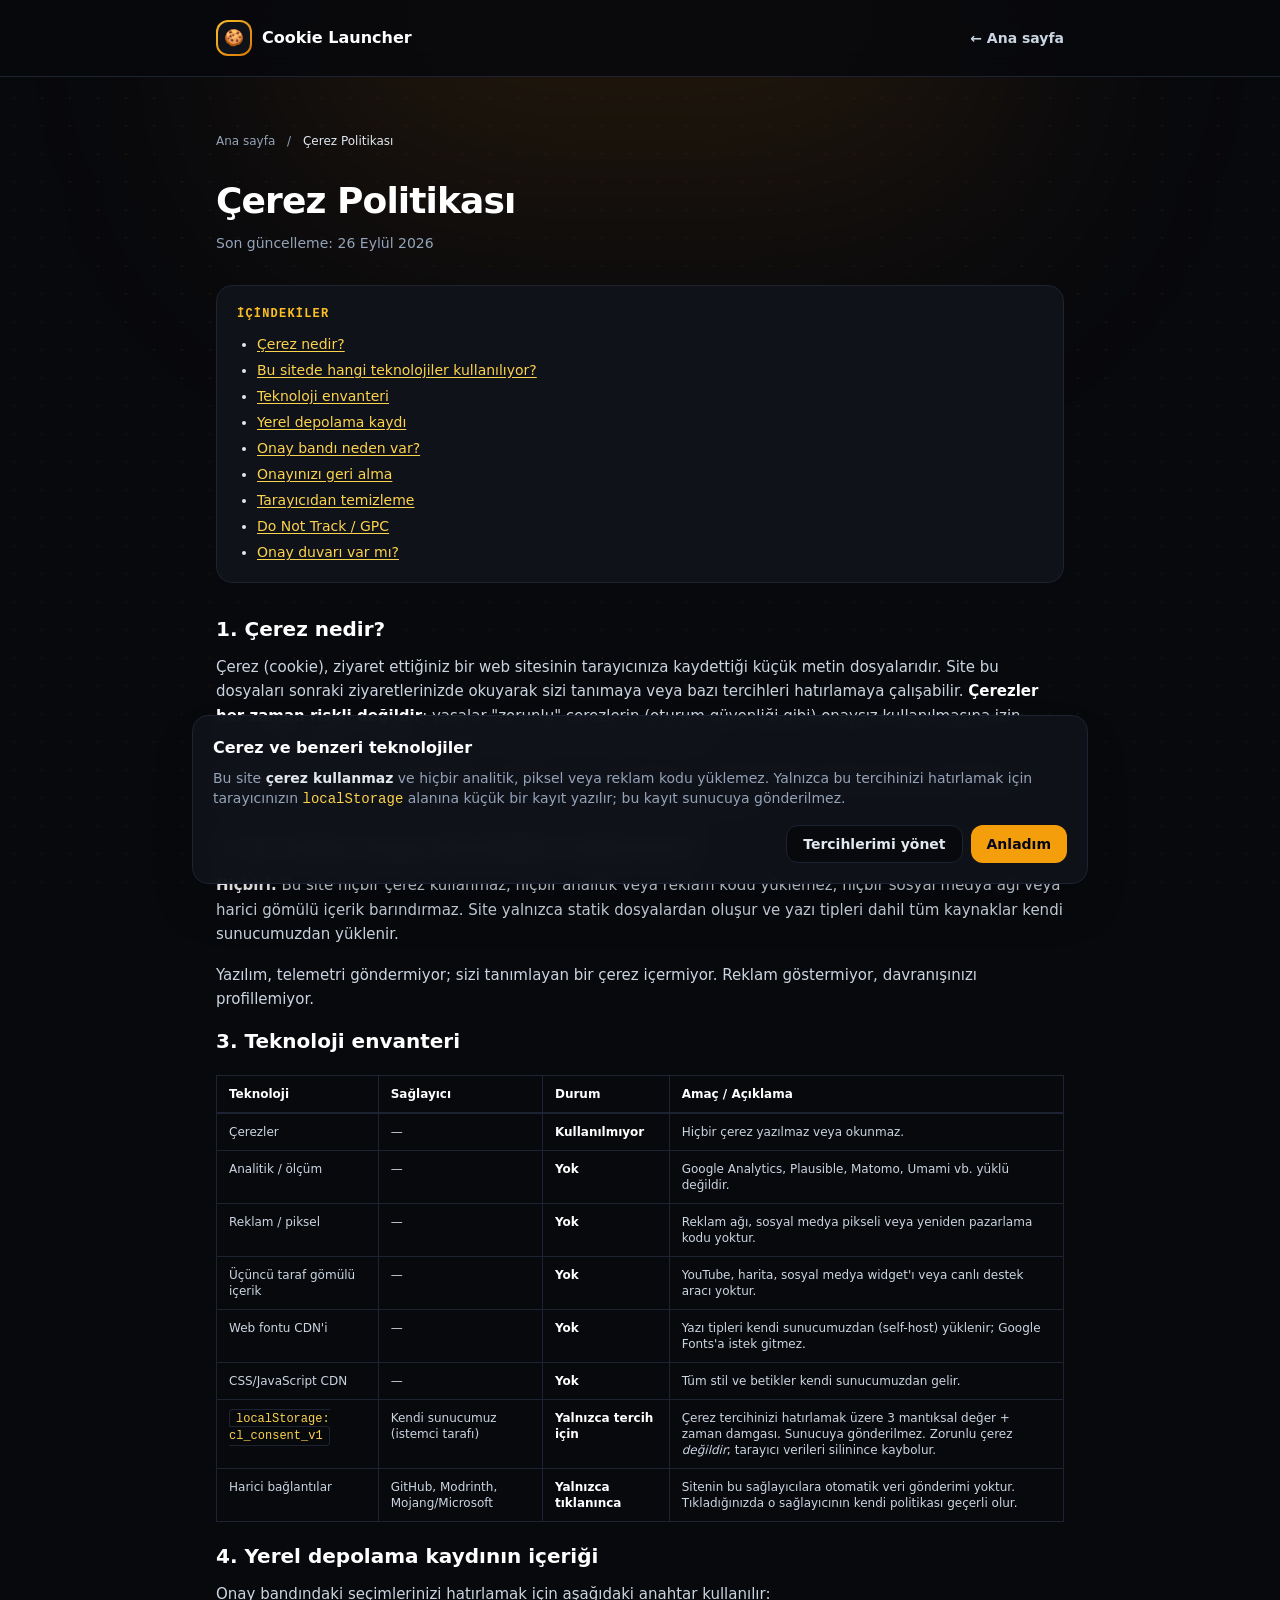
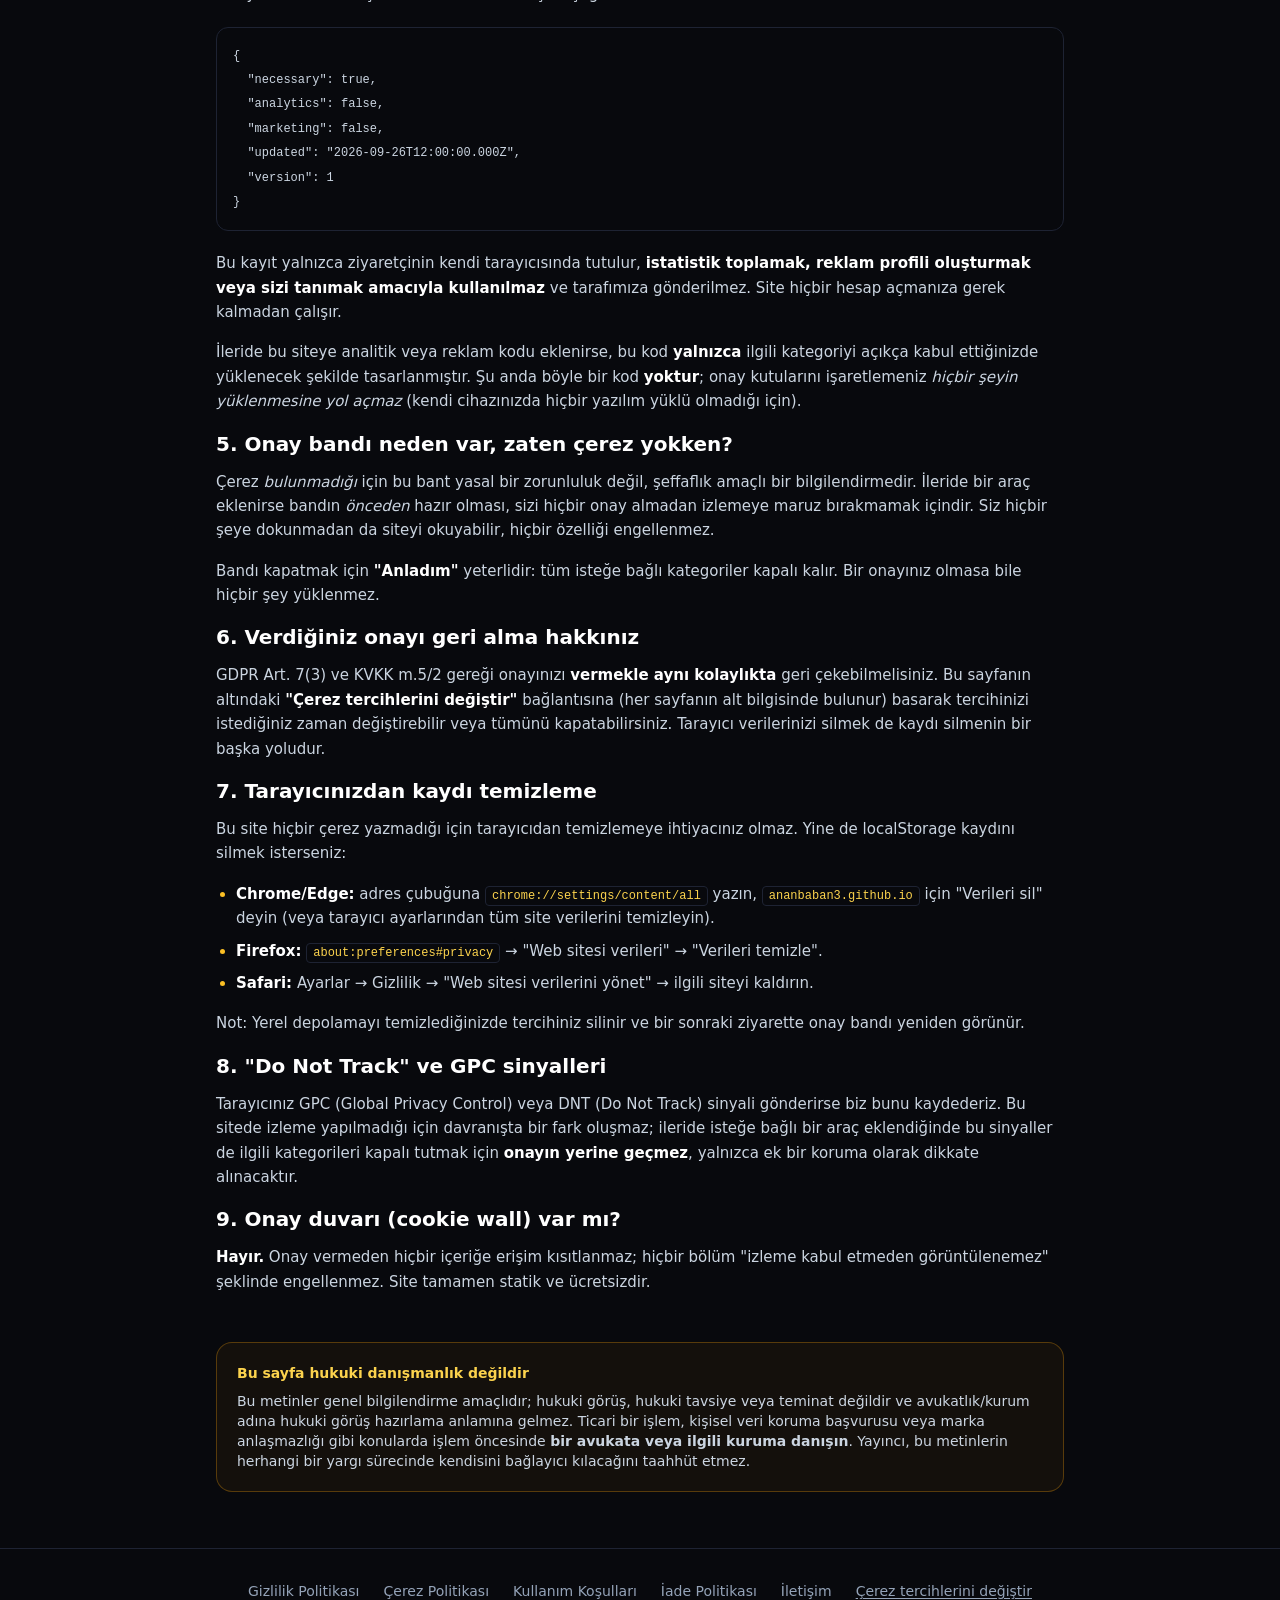
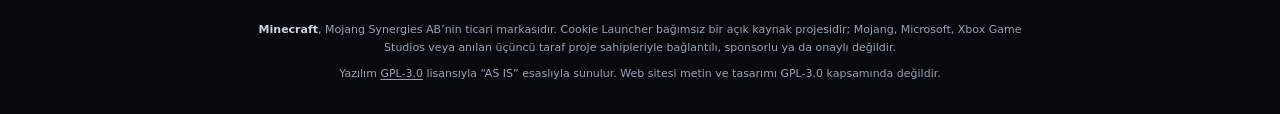
==== cerez-politikasi.html @ 0609bbb4 "Site guncellemesi (kaynak commit: cacfa08)" ====
<!DOCTYPE html>
<html lang="tr" class="scroll-smooth">
<head>
  <meta charset="UTF-8">
  <meta name="viewport" content="width=device-width, initial-scale=1.0">
  <title>Çerez Politikası | Cookie Launcher</title>
  <meta name="description" content="Cookie Launcher web sitesinin çerez ve yerel depolama kullanımına ilişkin politikası.">
  <link rel="stylesheet" href="assets/fonts/fonts.css">
  <link rel="stylesheet" href="assets/site.css">
  <link rel="icon" href="assets/favicon.svg" type="image/svg+xml">
  <link rel="canonical" href="https://cookie-launcher.github.io/cerez-politikasi.html">
  <meta name="referrer" content="strict-origin-when-cross-origin">
  <meta name="color-scheme" content="dark">
  <meta name="theme-color" content="#08090d">
  <meta name="robots" content="index,follow">
</head>
<body class="antialiased min-h-screen relative selection:bg-cookie-500/30 selection:text-cookie-300">
  <a href="#main" class="skip-link">İçeriğe geç</a>
  <noscript>
    <div class="relative z-10 max-w-3xl mx-auto mt-4 px-4">
      <p class="rounded-xl border border-surface-border bg-surface-card px-4 py-3 text-sm text-slate-300">
        <strong class="text-white">JavaScript kapalı.</strong> Bu sayfa tamamen okunabilir; yalnızca
        <a class="text-cookie-400 underline" href="cerez-politikasi.html">Çerez Politikası</a> sayfasındaki
        tercih penceresini açamazsınız.
      </p>
    </div>
  </noscript>

  <div class="fixed inset-0 pointer-events-none z-0 overflow-hidden" aria-hidden="true">
    <div class="absolute -top-32 left-1/2 -translate-x-1/2 w-[750px] h-[450px] bg-gradient-to-b from-cookie-500/20 via-amber-600/10 to-transparent blur-[130px] rounded-full"></div>
    <div class="absolute inset-0 grid-bg opacity-70"></div>
  </div>

  <header class="relative z-10 border-b border-surface-border bg-surface-base/85 backdrop-blur-md">
    <div class="max-w-4xl mx-auto px-4 sm:px-6 py-5 flex items-center justify-between gap-4">
      <a href="index.html" class="inline-flex items-center gap-2.5 group">
        <span class="w-9 h-9 rounded-xl bg-gradient-to-br from-cookie-400 to-cookie-600 p-[2px]" aria-hidden="true">
          <span class="w-full h-full bg-surface-card rounded-[10px] flex items-center justify-center text-base">🍪</span>
        </span>
        <span class="font-extrabold text-white group-hover:text-cookie-400 transition-colors">Cookie Launcher</span>
      </a>
      <a href="index.html" class="text-sm font-semibold text-slate-300 hover:text-cookie-400 transition-colors">← Ana sayfa</a>
    </div>
  </header>

  <main id="main" tabindex="-1" class="relative z-10 max-w-4xl mx-auto px-4 sm:px-6 py-10 sm:py-14">
    <nav aria-label="Sayfa içi" class="text-xs text-slate-400 mb-8">
      <a href="index.html" class="hover:text-cookie-400">Ana sayfa</a>
      <span class="mx-2 text-slate-400" aria-hidden="true">/</span>
      <span class="text-slate-200">Çerez Politikası</span>
    </nav>

    <h1 class="text-3xl sm:text-4xl font-extrabold text-white tracking-tight">Çerez Politikası</h1>
    <p class="mt-3 text-sm text-slate-400">
      Son güncelleme: <time datetime="2026-09-26">26 Eylül 2026</time>
    </p>

    <nav aria-label="Bu sayfadaki bölümler" class="rounded-2xl border border-surface-border bg-surface-card p-5 my-8">
      <h2 class="text-xs font-mono font-bold tracking-widest uppercase text-cookie-400">İçindekiler</h2>
      <ul class="mt-3 space-y-1.5 text-sm list-disc pl-5">
      <li><a href="#nedir" class="text-cookie-300 hover:text-cookie-200 underline underline-offset-2">Çerez nedir?</a></li>
      <li><a href="#neler" class="text-cookie-300 hover:text-cookie-200 underline underline-offset-2">Bu sitede hangi teknolojiler kullanılıyor?</a></li>
      <li><a href="#tablo" class="text-cookie-300 hover:text-cookie-200 underline underline-offset-2">Teknoloji envanteri</a></li>
      <li><a href="#localstorage" class="text-cookie-300 hover:text-cookie-200 underline underline-offset-2">Yerel depolama kaydı</a></li>
      <li><a href="#banner" class="text-cookie-300 hover:text-cookie-200 underline underline-offset-2">Onay bandı neden var?</a></li>
      <li><a href="#geri" class="text-cookie-300 hover:text-cookie-200 underline underline-offset-2">Onayınızı geri alma</a></li>
      <li><a href="#tarayici" class="text-cookie-300 hover:text-cookie-200 underline underline-offset-2">Tarayıcıdan temizleme</a></li>
      <li><a href="#donottrack" class="text-cookie-300 hover:text-cookie-200 underline underline-offset-2">Do Not Track / GPC</a></li>
      <li><a href="#duvar" class="text-cookie-300 hover:text-cookie-200 underline underline-offset-2">Onay duvarı var mı?</a></li>
      </ul>
    </nav>

    <section aria-labelledby="nedir">
      <h2 id="nedir" class="text-xl font-bold text-white">1. Çerez nedir?</h2>
      <div class="legal mt-3">
        <p>Çerez (cookie), ziyaret ettiğiniz bir web sitesinin tarayıcınıza kaydettiği küçük metin
        dosyalarıdır. Site bu dosyaları sonraki ziyaretlerinizde okuyarak sizi tanımaya veya bazı
        tercihleri hatırlamaya çalışabilir. <strong>Çerezler her zaman riskli değildir</strong>;
        yasalar "zorunlu" çerezlerin (oturum güvenliği gibi) onaysız kullanılmasına izin verir,
        buna karşılık analitik ve reklam çerezleri için açık rıza şarttır.</p>
        <p><strong>Çerez dışı benzer teknolojiler:</strong> <code>localStorage</code>,
        <code>sessionStorage</code>, IndexedDB ve benzeri tarayıcı depolama alanları da benzer amaçla
        kullanılabilir. Bunlar da bu politikada açıklanır.</p>
      </div>
    </section>

    <section aria-labelledby="neler">
      <h2 id="neler" class="text-xl font-bold text-white">2. Bu sitede hangi teknolojiler kullanılıyor?</h2>
      <div class="legal mt-3">
        <p><strong>Hiçbiri.</strong> Bu site hiçbir çerez kullanmaz, hiçbir analitik veya reklam kodu
        yüklemez, hiçbir sosyal medya ağı veya harici gömülü içerik barındırmaz. Site yalnızca statik
        dosyalardan oluşur ve yazı tipleri dahil tüm kaynaklar kendi sunucumuzdan yüklenir.</p>
        <p>Yazılım, telemetri göndermiyor; sizi tanımlayan bir çerez içermiyor. Reklam göstermiyor,
        davranışınızı profillemiyor.</p>
      </div>
    </section>

    <section aria-labelledby="tablo">
      <h2 id="tablo" class="text-xl font-bold text-white">3. Teknoloji envanteri</h2>
      <div class="legal mt-3">
        <table>
          <caption class="sr-only">Bu sitede kullanılan ve kullanılmayan teknolojiler</caption>
          <thead>
            <tr><th scope="col">Teknoloji</th><th scope="col">Sağlayıcı</th><th scope="col">Durum</th><th scope="col">Amaç / Açıklama</th></tr>
          </thead>
          <tbody>
            <tr><td>Çerezler</td><td>—</td><td><strong>Kullanılmıyor</strong></td><td>Hiçbir çerez yazılmaz veya okunmaz.</td></tr>
            <tr><td>Analitik / ölçüm</td><td>—</td><td><strong>Yok</strong></td><td>Google Analytics, Plausible, Matomo, Umami vb. yüklü değildir.</td></tr>
            <tr><td>Reklam / piksel</td><td>—</td><td><strong>Yok</strong></td><td>Reklam ağı, sosyal medya pikseli veya yeniden pazarlama kodu yoktur.</td></tr>
            <tr><td>Üçüncü taraf gömülü içerik</td><td>—</td><td><strong>Yok</strong></td><td>YouTube, harita, sosyal medya widget'ı veya canlı destek aracı yoktur.</td></tr>
            <tr><td>Web fontu CDN'i</td><td>—</td><td><strong>Yok</strong></td><td>Yazı tipleri kendi sunucumuzdan (self-host) yüklenir; Google Fonts'a istek gitmez.</td></tr>
            <tr><td>CSS/JavaScript CDN</td><td>—</td><td><strong>Yok</strong></td><td>Tüm stil ve betikler kendi sunucumuzdan gelir.</td></tr>
            <tr><td><code>localStorage: cl_consent_v1</code></td><td>Kendi sunucumuz (istemci tarafı)</td><td><strong>Yalnızca tercih için</strong></td><td>Çerez tercihinizi hatırlamak üzere 3 mantıksal değer + zaman damgası. Sunucuya gönderilmez. Zorunlu çerez <em>değildir</em>; tarayıcı verileri silinince kaybolur.</td></tr>
            <tr><td>Harici bağlantılar</td><td>GitHub, Modrinth, Mojang/Microsoft</td><td><strong>Yalnızca tıklanınca</strong></td><td>Sitenin bu sağlayıcılara otomatik veri gönderimi yoktur. Tıkladığınızda o sağlayıcının kendi politikası geçerli olur.</td></tr>
          </tbody>
        </table>
      </div>
    </section>

    <section aria-labelledby="localstorage">
      <h2 id="localstorage" class="text-xl font-bold text-white">4. Yerel depolama kaydının içeriği</h2>
      <div class="legal mt-3">
        <p>Onay bandındaki seçimlerinizi hatırlamak için aşağıdaki anahtar kullanılır:</p>
        <pre><code>{
  "necessary": true,
  "analytics": false,
  "marketing": false,
  "updated": "2026-09-26T12:00:00.000Z",
  "version": 1
}</code></pre>
        <p>Bu kayıt yalnızca ziyaretçinin kendi tarayıcısında tutulur, <strong>istatistik toplamak,
        reklam profili oluşturmak veya sizi tanımak amacıyla kullanılmaz</strong> ve tarafımıza
        gönderilmez. Site hiçbir hesap açmanıza gerek kalmadan çalışır.</p>
        <p>İleride bu siteye analitik veya reklam kodu eklenirse, bu kod <strong>yalnızca</strong> ilgili
        kategoriyi açıkça kabul ettiğinizde yüklenecek şekilde tasarlanmıştır. Şu anda böyle bir kod
        <strong>yoktur</strong>; onay kutularını işaretlemeniz <em>hiçbir şeyin yüklenmesine yol açmaz</em>
        (kendi cihazınızda hiçbir yazılım yüklü olmadığı için).</p>
      </div>
    </section>

    <section aria-labelledby="banner">
      <h2 id="banner" class="text-xl font-bold text-white">5. Onay bandı neden var, zaten çerez yokken?</h2>
      <div class="legal mt-3">
        <p>Çerez <em>bulunmadığı</em> için bu bant yasal bir zorunluluk değil, şeffaflık amaçlı bir bilgilendirmedir.
        İleride bir araç eklenirse bandın <em>önceden</em> hazır olması, sizi hiçbir onay almadan
        izlemeye maruz bırakmamak içindir. Siz hiçbir şeye dokunmadan da siteyi okuyabilir, hiçbir
        özelliği engellenmez.</p>
        <p>Bandı kapatmak için <strong>"Anladım"</strong> yeterlidir: tüm isteğe bağlı kategoriler kapalı
        kalır. Bir onayınız olmasa bile hiçbir şey yüklenmez.</p>
      </div>
    </section>

    <section aria-labelledby="geri">
      <h2 id="geri" class="text-xl font-bold text-white">6. Verdiğiniz onayı geri alma hakkınız</h2>
      <div class="legal mt-3">
        <p>GDPR Art. 7(3) ve KVKK m.5/2 gereği onayınızı <strong>vermekle aynı kolaylıkta</strong>
        geri çekebilmelisiniz. Bu sayfanın altındaki <strong>"Çerez tercihlerini değiştir"</strong>
        bağlantısına (her sayfanın alt bilgisinde bulunur) basarak tercihinizi istediğiniz zaman
        değiştirebilir veya tümünü kapatabilirsiniz. Tarayıcı verilerinizi silmek de kaydı silmenin
        bir başka yoludur.</p>
      </div>
    </section>

    <section aria-labelledby="tarayici">
      <h2 id="tarayici" class="text-xl font-bold text-white">7. Tarayıcınızdan kaydı temizleme</h2>
      <div class="legal mt-3">
        <p>Bu site hiçbir çerez yazmadığı için tarayıcıdan temizlemeye ihtiyacınız olmaz. Yine de
        localStorage kaydını silmek isterseniz:</p>
        <ul>
          <li><strong>Chrome/Edge:</strong> adres çubuğuna <code>chrome://settings/content/all</code>
          yazın, <code>ananbaban3.github.io</code> için "Verileri sil" deyin (veya tarayıcı ayarlarından
          tüm site verilerini temizleyin).</li>
          <li><strong>Firefox:</strong> <code>about:preferences#privacy</code> → "Web sitesi verileri" →
          "Verileri temizle".</li>
          <li><strong>Safari:</strong> Ayarlar → Gizlilik → "Web sitesi verilerini yönet" → ilgili siteyi
          kaldırın.</li>
        </ul>
        <p>Not: Yerel depolamayı temizlediğinizde tercihiniz silinir ve bir sonraki ziyarette onay bandı
        yeniden görünür.</p>
      </div>
    </section>

    <section aria-labelledby="donottrack">
      <h2 id="donottrack" class="text-xl font-bold text-white">8. "Do Not Track" ve GPC sinyalleri</h2>
      <div class="legal mt-3">
        <p>Tarayıcınız GPC (Global Privacy Control) veya DNT (Do Not Track) sinyali gönderirse biz
        bunu kaydederiz. Bu sitede izleme yapılmadığı için davranışta bir fark oluşmaz; ileride
        isteğe bağlı bir araç eklendiğinde bu sinyaller de ilgili kategorileri kapalı tutmak için
        <strong>onayın yerine geçmez</strong>, yalnızca ek bir koruma olarak dikkate alınacaktır.</p>
      </div>
    </section>

    <section aria-labelledby="duvar">
      <h2 id="duvar" class="text-xl font-bold text-white">9. Onay duvarı (cookie wall) var mı?</h2>
      <div class="legal mt-3">
        <p><strong>Hayır.</strong> Onay vermeden hiçbir içeriğe erişim kısıtlanmaz; hiçbir bölüm
        "izleme kabul etmeden görüntülenemez" şeklinde engellenmez. Site tamamen statik ve ücretsizdir.</p>
      </div>
    </section>

    <aside class="mt-12 rounded-2xl border border-cookie-500/30 bg-cookie-500/5 p-5">
      <h2 class="text-sm font-bold text-cookie-300">Bu sayfa hukuki danışmanlık değildir</h2>
      <p class="mt-2 text-xs sm:text-sm text-slate-300 leading-relaxed">
        Bu metinler genel bilgilendirme amaçlıdır; hukuki görüş, hukuki tavsiye veya teminat değildir ve
        avukatlık/kurum adına hukuki görüş hazırlama anlamına gelmez. Ticari bir işlem, kişisel veri
        koruma başvurusu veya marka anlaşmazlığı gibi konularda işlem öncesinde
        <strong>bir avukata veya ilgili kuruma danışın</strong>. Yayıncı, bu metinlerin herhangi bir
        yargı sürecinde kendisini bağlayıcı kılacağını taahhüt etmez.
      </p>
    </aside>
  </main>

  <footer class="relative z-10 border-t border-surface-border bg-surface-base text-slate-400 text-xs sm:text-sm">
    <div class="max-w-4xl mx-auto px-4 sm:px-6 py-8">
      <nav aria-label="Yasal bilgiler" class="flex flex-wrap items-center justify-center gap-x-6 gap-y-2">
        <a href="gizlilik.html" class="hover:text-cookie-400 transition-colors">Gizlilik Politikası</a>
        <a href="cerez-politikasi.html" class="hover:text-cookie-400 transition-colors">Çerez Politikası</a>
        <a href="kullanim-kosullari.html" class="hover:text-cookie-400 transition-colors">Kullanım Koşulları</a>
        <a href="iade-politikasi.html" class="hover:text-cookie-400 transition-colors">İade Politikası</a>
        <a href="iletisim.html" class="hover:text-cookie-400 transition-colors">İletişim</a>
        <button type="button" data-consent-manage class="underline underline-offset-2 hover:text-cookie-400 transition-colors">Çerez tercihlerini değiştir</button>
      </nav>
      <p class="mt-5 text-center text-[11px] leading-relaxed max-w-3xl mx-auto">
        <strong class="text-slate-300">Minecraft</strong>, Mojang Synergies AB’nin ticari markasıdır.
        Cookie Launcher bağımsız bir açık kaynak projesidir; Mojang, Microsoft, Xbox Game Studios veya
        anılan üçüncü taraf proje sahipleriyle bağlantılı, sponsorlu ya da onaylı değildir.
      </p>
      <p class="mt-2 text-center text-[11px] leading-relaxed">
        Yazılım <a href="https://github.com/cookie-launcher/cookie-launcher/blob/main/LICENSE" target="_blank" rel="noopener noreferrer" class="underline underline-offset-2 hover:text-cookie-400">GPL-3.0</a>
        lisansıyla “AS IS” esaslıyla sunulur. Web sitesi metin ve tasarımı GPL-3.0 kapsamında değildir.
      </p>
    </div>
  </footer>

  <script src="assets/consent.js" defer></script>
</body>
</html>
---- assets/fonts/fonts.css ----
/* Self-hosted webfonts. Google Fonts'e hicbir istek gonderilmez (KVKK/GDPR uyumu).
   Plus Jakarta Sans ve JetBrains Mono: SIL Open Font License 1.1
   Lisans metinleri: docs/assets/fonts/OFL-*.txt */

@font-face {
  font-family: 'JetBrains Mono';
  font-style: normal;
  font-weight: 400 600;
  font-display: swap;
  src: url('../assets/fonts/JetBrainsMono-latin.woff2') format('woff2');
  unicode-range: U+0000-00FF, U+0131, U+0152-0153, U+02BB-02BC, U+02C6, U+02DA, U+02DC, U+0304, U+0308, U+0329, U+2000-206F, U+20AC, U+2122, U+2191, U+2193, U+2212, U+2215, U+FEFF, U+FFFD;
}
@font-face {
  font-family: 'JetBrains Mono';
  font-style: normal;
  font-weight: 400 600;
  font-display: swap;
  src: url('../assets/fonts/JetBrainsMono-latin-ext.woff2') format('woff2');
  unicode-range: U+0100-02BA, U+02BD-02C5, U+02C7-02CC, U+02CE-02D7, U+02DD-02FF, U+0304, U+0308, U+0329, U+1D00-1DBF, U+1E00-1E9F, U+1EF2-1EFF, U+2020, U+20A0-20AB, U+20AD-20C0, U+2113, U+2C60-2C7F, U+A720-A7FF;
}
@font-face {
  font-family: 'Plus Jakarta Sans';
  font-style: normal;
  font-weight: 300 800;
  font-display: swap;
  src: url('../assets/fonts/PlusJakartaSans-latin.woff2') format('woff2');
  unicode-range: U+0000-00FF, U+0131, U+0152-0153, U+02BB-02BC, U+02C6, U+02DA, U+02DC, U+0304, U+0308, U+0329, U+2000-206F, U+20AC, U+2122, U+2191, U+2193, U+2212, U+2215, U+FEFF, U+FFFD;
}
@font-face {
  font-family: 'Plus Jakarta Sans';
  font-style: normal;
  font-weight: 300 800;
  font-display: swap;
  src: url('../assets/fonts/PlusJakartaSans-latin-ext.woff2') format('woff2');
  unicode-range: U+0100-02BA, U+02BD-02C5, U+02C7-02CC, U+02CE-02D7, U+02DD-02FF, U+0304, U+0308, U+0329, U+1D00-1DBF, U+1E00-1E9F, U+1EF2-1EFF, U+2020, U+20A0-20AB, U+20AD-20C0, U+2113, U+2C60-2C7F, U+A720-A7FF;
}
---- assets/site.css ----
*,:after,:before{--tw-border-spacing-x:0;--tw-border-spacing-y:0;--tw-translate-x:0;--tw-translate-y:0;--tw-rotate:0;--tw-skew-x:0;--tw-skew-y:0;--tw-scale-x:1;--tw-scale-y:1;--tw-pan-x: ;--tw-pan-y: ;--tw-pinch-zoom: ;--tw-scroll-snap-strictness:proximity;--tw-gradient-from-position: ;--tw-gradient-via-position: ;--tw-gradient-to-position: ;--tw-ordinal: ;--tw-slashed-zero: ;--tw-numeric-figure: ;--tw-numeric-spacing: ;--tw-numeric-fraction: ;--tw-ring-inset: ;--tw-ring-offset-width:0px;--tw-ring-offset-color:#fff;--tw-ring-color:rgba(59,130,246,.5);--tw-ring-offset-shadow:0 0 #0000;--tw-ring-shadow:0 0 #0000;--tw-shadow:0 0 #0000;--tw-shadow-colored:0 0 #0000;--tw-blur: ;--tw-brightness: ;--tw-contrast: ;--tw-grayscale: ;--tw-hue-rotate: ;--tw-invert: ;--tw-saturate: ;--tw-sepia: ;--tw-drop-shadow: ;--tw-backdrop-blur: ;--tw-backdrop-brightness: ;--tw-backdrop-contrast: ;--tw-backdrop-grayscale: ;--tw-backdrop-hue-rotate: ;--tw-backdrop-invert: ;--tw-backdrop-opacity: ;--tw-backdrop-saturate: ;--tw-backdrop-sepia: ;--tw-contain-size: ;--tw-contain-layout: ;--tw-contain-paint: ;--tw-contain-style: }::backdrop{--tw-border-spacing-x:0;--tw-border-spacing-y:0;--tw-translate-x:0;--tw-translate-y:0;--tw-rotate:0;--tw-skew-x:0;--tw-skew-y:0;--tw-scale-x:1;--tw-scale-y:1;--tw-pan-x: ;--tw-pan-y: ;--tw-pinch-zoom: ;--tw-scroll-snap-strictness:proximity;--tw-gradient-from-position: ;--tw-gradient-via-position: ;--tw-gradient-to-position: ;--tw-ordinal: ;--tw-slashed-zero: ;--tw-numeric-figure: ;--tw-numeric-spacing: ;--tw-numeric-fraction: ;--tw-ring-inset: ;--tw-ring-offset-width:0px;--tw-ring-offset-color:#fff;--tw-ring-color:rgba(59,130,246,.5);--tw-ring-offset-shadow:0 0 #0000;--tw-ring-shadow:0 0 #0000;--tw-shadow:0 0 #0000;--tw-shadow-colored:0 0 #0000;--tw-blur: ;--tw-brightness: ;--tw-contrast: ;--tw-grayscale: ;--tw-hue-rotate: ;--tw-invert: ;--tw-saturate: ;--tw-sepia: ;--tw-drop-shadow: ;--tw-backdrop-blur: ;--tw-backdrop-brightness: ;--tw-backdrop-contrast: ;--tw-backdrop-grayscale: ;--tw-backdrop-hue-rotate: ;--tw-backdrop-invert: ;--tw-backdrop-opacity: ;--tw-backdrop-saturate: ;--tw-backdrop-sepia: ;--tw-contain-size: ;--tw-contain-layout: ;--tw-contain-paint: ;--tw-contain-style: }/*! tailwindcss v3.4.17 | MIT License | https://tailwindcss.com*/*,:after,:before{box-sizing:border-box;border:0 solid #e5e7eb}:after,:before{--tw-content:""}:host,html{line-height:1.5;-webkit-text-size-adjust:100%;-moz-tab-size:4;-o-tab-size:4;tab-size:4;font-family:Plus Jakarta Sans,system-ui,-apple-system,Segoe UI,Roboto,sans-serif;font-feature-settings:normal;font-variation-settings:normal;-webkit-tap-highlight-color:transparent}body{margin:0;line-height:inherit}hr{height:0;color:inherit;border-top-width:1px}abbr:where([title]){-webkit-text-decoration:underline dotted;text-decoration:underline dotted}h1,h2,h3,h4,h5,h6{font-size:inherit;font-weight:inherit}a{color:inherit;text-decoration:inherit}b,strong{font-weight:bolder}code,kbd,pre,samp{font-family:JetBrains Mono,ui-monospace,SFMono-Regular,Menlo,monospace;font-feature-settings:normal;font-variation-settings:normal;font-size:1em}small{font-size:80%}sub,sup{font-size:75%;line-height:0;position:relative;vertical-align:baseline}sub{bottom:-.25em}sup{top:-.5em}table{text-indent:0;border-color:inherit;border-collapse:collapse}button,input,optgroup,select,textarea{font-family:inherit;font-feature-settings:inherit;font-variation-settings:inherit;font-size:100%;font-weight:inherit;line-height:inherit;letter-spacing:inherit;color:inherit;margin:0;padding:0}button,select{text-transform:none}button,input:where([type=button]),input:where([type=reset]),input:where([type=submit]){-webkit-appearance:button;background-color:transparent;background-image:none}:-moz-focusring{outline:auto}:-moz-ui-invalid{box-shadow:none}progress{vertical-align:baseline}::-webkit-inner-spin-button,::-webkit-outer-spin-button{height:auto}[type=search]{-webkit-appearance:textfield;outline-offset:-2px}::-webkit-search-decoration{-webkit-appearance:none}::-webkit-file-upload-button{-webkit-appearance:button;font:inherit}summary{display:list-item}blockquote,dd,dl,figure,h1,h2,h3,h4,h5,h6,hr,p,pre{margin:0}fieldset{margin:0}fieldset,legend{padding:0}menu,ol,ul{list-style:none;margin:0;padding:0}dialog{padding:0}textarea{resize:vertical}input::-moz-placeholder,textarea::-moz-placeholder{opacity:1;color:#9ca3af}input::placeholder,textarea::placeholder{opacity:1;color:#9ca3af}[role=button],button{cursor:pointer}:disabled{cursor:default}audio,canvas,embed,iframe,img,object,svg,video{display:block;vertical-align:middle}img,video{max-width:100%;height:auto}[hidden]:where(:not([hidden=until-found])){display:none}body{background-color:#08090d;color:#e2e8f0;overflow-x:hidden}.grid-bg{background-image:radial-gradient(rgba(245,158,11,.07) 1px,transparent 0);background-size:28px 28px}.cookie-text-gradient{background:linear-gradient(135deg,#fde68a,#f59e0b 55%,#ea580c);-webkit-background-clip:text;-webkit-text-fill-color:transparent}::-webkit-scrollbar{width:7px}::-webkit-scrollbar-track{background:#08090d}::-webkit-scrollbar-thumb{background:#1e2333;border-radius:4px}::-webkit-scrollbar-thumb:hover{background:#f59e0b}:where(a,button,input,select,textarea,summary,[tabindex]):focus-visible{outline:3px solid #fbbf24;outline-offset:2px;border-radius:4px}:where(a,button,[tabindex]):focus:not(:focus-visible){outline:none}main:focus{outline:none}.skip-link{position:absolute;left:-9999px;top:0;z-index:100;background:#f59e0b;color:#020617;font-weight:700;padding:.75rem 1.25rem;border-radius:0 0 .75rem 0}.skip-link:focus{left:0}.legal{font-size:.875rem;line-height:1.25rem;line-height:1.625;--tw-text-opacity:1;color:rgb(203 213 225/var(--tw-text-opacity,1))}@media (min-width:640px){.legal{font-size:15px}}.legal p{margin-bottom:1rem}.legal h3{margin-top:1.75rem;margin-bottom:.5rem;font-size:1rem;line-height:1.5rem;font-weight:700;--tw-text-opacity:1;color:rgb(255 255 255/var(--tw-text-opacity,1))}.legal ul{margin-bottom:1rem;list-style-type:disc}.legal ul>:not([hidden])~:not([hidden]){--tw-space-y-reverse:0;margin-top:calc(.5rem*(1 - var(--tw-space-y-reverse)));margin-bottom:calc(.5rem*var(--tw-space-y-reverse))}.legal ul{padding-left:1.25rem}.legal ul ::marker{color:#fbbf24}.legal ul::marker{color:#fbbf24}.legal ol{margin-bottom:1rem;list-style-type:decimal}.legal ol>:not([hidden])~:not([hidden]){--tw-space-y-reverse:0;margin-top:calc(.5rem*(1 - var(--tw-space-y-reverse)));margin-bottom:calc(.5rem*var(--tw-space-y-reverse))}.legal ol{padding-left:1.25rem}.legal ol ::marker{color:#fbbf24}.legal ol::marker{color:#fbbf24}.legal strong{--tw-text-opacity:1;color:rgb(255 255 255/var(--tw-text-opacity,1))}.legal a{--tw-text-opacity:1;color:rgb(252 211 77/var(--tw-text-opacity,1));text-decoration-line:underline;text-underline-offset:2px}.legal a:hover{--tw-text-opacity:1;color:rgb(253 230 138/var(--tw-text-opacity,1))}.legal code{border-radius:.25rem;border-width:1px;--tw-border-opacity:1;border-color:rgb(30 35 51/var(--tw-border-opacity,1));--tw-bg-opacity:1;background-color:rgb(8 9 13/var(--tw-bg-opacity,1));padding:.125rem .375rem;font-family:JetBrains Mono,ui-monospace,SFMono-Regular,Menlo,monospace;font-size:12px;--tw-text-opacity:1;color:rgb(252 211 77/var(--tw-text-opacity,1))}.legal pre{margin-top:1.25rem;margin-bottom:1.25rem;overflow-x:auto;border-radius:.75rem;border-width:1px;--tw-border-opacity:1;border-color:rgb(30 35 51/var(--tw-border-opacity,1));--tw-bg-opacity:1;background-color:rgb(8 9 13/var(--tw-bg-opacity,1));padding:1rem}.legal pre code{border-width:0;background-color:transparent;padding:0;font-size:.75rem;line-height:1rem;--tw-text-opacity:1;color:rgb(203 213 225/var(--tw-text-opacity,1))}.legal-note{border-radius:.75rem;border-width:1px;--tw-border-opacity:1;border-color:rgb(30 35 51/var(--tw-border-opacity,1));--tw-bg-opacity:1;background-color:rgb(8 9 13/var(--tw-bg-opacity,1));padding:1rem;font-size:.75rem;line-height:1rem;line-height:1.625;--tw-text-opacity:1;color:rgb(148 163 184/var(--tw-text-opacity,1))}.legal table{margin-top:1.25rem;margin-bottom:1.25rem;width:100%;border-collapse:collapse;font-size:.75rem;line-height:1rem}.legal td,.legal th{border-width:1px;--tw-border-opacity:1;border-color:rgb(30 35 51/var(--tw-border-opacity,1));padding:.625rem .75rem;text-align:left;vertical-align:top}.legal th{--tw-bg-opacity:1;background-color:rgb(8 9 13/var(--tw-bg-opacity,1));font-weight:700;--tw-text-opacity:1;color:rgb(255 255 255/var(--tw-text-opacity,1))}.sr-only{position:absolute;width:1px;height:1px;padding:0;margin:-1px;overflow:hidden;clip:rect(0,0,0,0);white-space:nowrap;border-width:0}.pointer-events-none{pointer-events:none}.pointer-events-auto{pointer-events:auto}.fixed{position:fixed}.absolute{position:absolute}.relative{position:relative}.sticky{position:sticky}.inset-0{inset:0}.inset-x-0{left:0;right:0}.-left-40{left:-10rem}.-right-40{right:-10rem}.-top-32{top:-8rem}.bottom-0{bottom:0}.bottom-5{bottom:1.25rem}.left-1\/2{left:50%}.right-5{right:1.25rem}.top-0{top:0}.top-\[45\%\]{top:45%}.top-\[70\%\]{top:70%}.z-0{z-index:0}.z-10{z-index:10}.z-50{z-index:50}.z-\[60\]{z-index:60}.z-\[70\]{z-index:70}.mx-2{margin-left:.5rem;margin-right:.5rem}.mx-auto{margin-left:auto;margin-right:auto}.my-6{margin-top:1.5rem;margin-bottom:1.5rem}.my-8{margin-top:2rem;margin-bottom:2rem}.mb-1{margin-bottom:.25rem}.mb-10{margin-bottom:2.5rem}.mb-12{margin-bottom:3rem}.mb-14{margin-bottom:3.5rem}.mb-2{margin-bottom:.5rem}.mb-4{margin-bottom:1rem}.mb-6{margin-bottom:1.5rem}.mb-8{margin-bottom:2rem}.ml-2{margin-left:.5rem}.ml-3{margin-left:.75rem}.mt-0\.5{margin-top:.125rem}.mt-1{margin-top:.25rem}.mt-12{margin-top:3rem}.mt-2{margin-top:.5rem}.mt-3{margin-top:.75rem}.mt-4{margin-top:1rem}.mt-5{margin-top:1.25rem}.mt-6{margin-top:1.5rem}.mt-8{margin-top:2rem}.mt-9{margin-top:2.25rem}.flex{display:flex}.inline-flex{display:inline-flex}.table{display:table}.grid{display:grid}.hidden{display:none}.h-1\.5{height:.375rem}.h-10{height:2.5rem}.h-11{height:2.75rem}.h-12{height:3rem}.h-2{height:.5rem}.h-2\.5{height:.625rem}.h-20{height:5rem}.h-4{height:1rem}.h-5{height:1.25rem}.h-9{height:2.25rem}.h-96{height:24rem}.h-\[450px\]{height:450px}.h-full{height:100%}.max-h-\[85vh\]{max-height:85vh}.min-h-\[460px\]{min-height:460px}.min-h-screen{min-height:100vh}.w-1\.5{width:.375rem}.w-10{width:2.5rem}.w-11{width:2.75rem}.w-12{width:3rem}.w-2{width:.5rem}.w-2\.5{width:.625rem}.w-4{width:1rem}.w-5{width:1.25rem}.w-9{width:2.25rem}.w-96{width:24rem}.w-\[750px\]{width:750px}.w-full{width:100%}.max-w-3xl{max-width:48rem}.max-w-4xl{max-width:56rem}.max-w-5xl{max-width:64rem}.max-w-6xl{max-width:72rem}.max-w-7xl{max-width:80rem}.max-w-xl{max-width:36rem}.flex-shrink-0{flex-shrink:0}.-translate-x-1\/2{--tw-translate-x:-50%}.-translate-x-1\/2,.translate-y-1{transform:translate(var(--tw-translate-x),var(--tw-translate-y)) rotate(var(--tw-rotate)) skewX(var(--tw-skew-x)) skewY(var(--tw-skew-y)) scaleX(var(--tw-scale-x)) scaleY(var(--tw-scale-y))}.translate-y-1{--tw-translate-y:0.25rem}.translate-y-2{--tw-translate-y:0.5rem}.transform,.translate-y-2{transform:translate(var(--tw-translate-x),var(--tw-translate-y)) rotate(var(--tw-rotate)) skewX(var(--tw-skew-x)) skewY(var(--tw-skew-y)) scaleX(var(--tw-scale-x)) scaleY(var(--tw-scale-y))}@keyframes glow{0%{opacity:.35;transform:scale(.98)}to{opacity:.65;transform:scale(1.02)}}.animate-glow{animation:glow 5s ease-in-out infinite alternate}@keyframes pulse{50%{opacity:.5}}.animate-pulse{animation:pulse 2s cubic-bezier(.4,0,.6,1) infinite}.cursor-default{cursor:default}.cursor-pointer{cursor:pointer}.select-none{-webkit-user-select:none;-moz-user-select:none;user-select:none}.list-disc{list-style-type:disc}.grid-cols-1{grid-template-columns:repeat(1,minmax(0,1fr))}.grid-cols-2{grid-template-columns:repeat(2,minmax(0,1fr))}.flex-col{flex-direction:column}.flex-wrap{flex-wrap:wrap}.items-start{align-items:flex-start}.items-center{align-items:center}.justify-center{justify-content:center}.justify-between{justify-content:space-between}.gap-1{gap:.25rem}.gap-1\.5{gap:.375rem}.gap-2{gap:.5rem}.gap-2\.5{gap:.625rem}.gap-3{gap:.75rem}.gap-4{gap:1rem}.gap-6{gap:1.5rem}.gap-8{gap:2rem}.gap-x-6{-moz-column-gap:1.5rem;column-gap:1.5rem}.gap-y-2{row-gap:.5rem}.space-y-1>:not([hidden])~:not([hidden]){--tw-space-y-reverse:0;margin-top:calc(.25rem*(1 - var(--tw-space-y-reverse)));margin-bottom:calc(.25rem*var(--tw-space-y-reverse))}.space-y-1\.5>:not([hidden])~:not([hidden]){--tw-space-y-reverse:0;margin-top:calc(.375rem*(1 - var(--tw-space-y-reverse)));margin-bottom:calc(.375rem*var(--tw-space-y-reverse))}.space-y-2>:not([hidden])~:not([hidden]){--tw-space-y-reverse:0;margin-top:calc(.5rem*(1 - var(--tw-space-y-reverse)));margin-bottom:calc(.5rem*var(--tw-space-y-reverse))}.space-y-3>:not([hidden])~:not([hidden]){--tw-space-y-reverse:0;margin-top:calc(.75rem*(1 - var(--tw-space-y-reverse)));margin-bottom:calc(.75rem*var(--tw-space-y-reverse))}.overflow-hidden{overflow:hidden}.overflow-y-auto{overflow-y:auto}.scroll-smooth{scroll-behavior:smooth}.truncate{overflow:hidden;text-overflow:ellipsis;white-space:nowrap}.rounded{border-radius:.25rem}.rounded-2xl{border-radius:1rem}.rounded-\[10px\]{border-radius:10px}.rounded-\[14px\]{border-radius:14px}.rounded-full{border-radius:9999px}.rounded-lg{border-radius:.5rem}.rounded-md{border-radius:.375rem}.rounded-xl{border-radius:.75rem}.border{border-width:1px}.border-b{border-bottom-width:1px}.border-r{border-right-width:1px}.border-t{border-top-width:1px}.border-amber-500\/30{border-color:rgba(245,158,11,.3)}.border-amber-500\/40{border-color:rgba(245,158,11,.4)}.border-blue-500\/30{border-color:rgba(59,130,246,.3)}.border-cookie-500\/30{border-color:rgba(245,158,11,.3)}.border-cookie-500\/40{border-color:rgba(245,158,11,.4)}.border-emerald-500\/30{border-color:rgba(16,185,129,.3)}.border-rose-500\/30{border-color:rgba(244,63,94,.3)}.border-slate-500\/30{border-color:rgba(100,116,139,.3)}.border-slate-700{--tw-border-opacity:1;border-color:rgb(51 65 85/var(--tw-border-opacity,1))}.border-surface-border{--tw-border-opacity:1;border-color:rgb(30 35 51/var(--tw-border-opacity,1))}.border-surface-border\/60{border-color:rgba(30,35,51,.6)}.bg-amber-500\/15{background-color:rgba(245,158,11,.15)}.bg-amber-500\/20{background-color:rgba(245,158,11,.2)}.bg-amber-600\/10{background-color:rgba(217,119,6,.1)}.bg-black\/70{background-color:rgba(0,0,0,.7)}.bg-blue-500\/15{background-color:rgba(59,130,246,.15)}.bg-cookie-400{--tw-bg-opacity:1;background-color:rgb(251 191 36/var(--tw-bg-opacity,1))}.bg-cookie-500{--tw-bg-opacity:1;background-color:rgb(245 158 11/var(--tw-bg-opacity,1))}.bg-cookie-500\/10{background-color:rgba(245,158,11,.1)}.bg-cookie-500\/15{background-color:rgba(245,158,11,.15)}.bg-cookie-500\/20{background-color:rgba(245,158,11,.2)}.bg-cookie-500\/5{background-color:rgba(245,158,11,.05)}.bg-cyan-500\/15{background-color:rgba(6,182,212,.15)}.bg-emerald-400{--tw-bg-opacity:1;background-color:rgb(52 211 153/var(--tw-bg-opacity,1))}.bg-emerald-500{--tw-bg-opacity:1;background-color:rgb(16 185 129/var(--tw-bg-opacity,1))}.bg-emerald-500\/15{background-color:rgba(16,185,129,.15)}.bg-fuchsia-500\/15{background-color:rgba(217,70,239,.15)}.bg-orange-500\/15{background-color:rgba(249,115,22,.15)}.bg-orange-600\/10{background-color:rgba(234,88,12,.1)}.bg-purple-500\/15{background-color:rgba(168,85,247,.15)}.bg-rose-500\/15{background-color:rgba(244,63,94,.15)}.bg-sky-400{--tw-bg-opacity:1;background-color:rgb(56 189 248/var(--tw-bg-opacity,1))}.bg-sky-500\/15{background-color:rgba(14,165,233,.15)}.bg-slate-500\/15{background-color:rgba(100,116,139,.15)}.bg-surface-base{--tw-bg-opacity:1;background-color:rgb(8 9 13/var(--tw-bg-opacity,1))}.bg-surface-base\/60{background-color:rgba(8,9,13,.6)}.bg-surface-base\/80{background-color:rgba(8,9,13,.8)}.bg-surface-base\/85{background-color:rgba(8,9,13,.85)}.bg-surface-border{--tw-bg-opacity:1;background-color:rgb(30 35 51/var(--tw-bg-opacity,1))}.bg-surface-border\/80{background-color:rgba(30,35,51,.8)}.bg-surface-card{--tw-bg-opacity:1;background-color:rgb(16 18 26/var(--tw-bg-opacity,1))}.bg-surface-card\/95{background-color:rgba(16,18,26,.95)}.bg-gradient-to-b{background-image:linear-gradient(to bottom,var(--tw-gradient-stops))}.bg-gradient-to-br{background-image:linear-gradient(to bottom right,var(--tw-gradient-stops))}.bg-gradient-to-r{background-image:linear-gradient(to right,var(--tw-gradient-stops))}.from-amber-950\/20{--tw-gradient-from:rgba(69,26,3,.2) var(--tw-gradient-from-position);--tw-gradient-to:rgba(69,26,3,0) var(--tw-gradient-to-position);--tw-gradient-stops:var(--tw-gradient-from),var(--tw-gradient-to)}.from-cookie-400{--tw-gradient-from:#fbbf24 var(--tw-gradient-from-position);--tw-gradient-to:rgba(251,191,36,0) var(--tw-gradient-to-position);--tw-gradient-stops:var(--tw-gradient-from),var(--tw-gradient-to)}.from-cookie-500{--tw-gradient-from:#f59e0b var(--tw-gradient-from-position);--tw-gradient-to:rgba(245,158,11,0) var(--tw-gradient-to-position);--tw-gradient-stops:var(--tw-gradient-from),var(--tw-gradient-to)}.from-cookie-500\/20{--tw-gradient-from:rgba(245,158,11,.2) var(--tw-gradient-from-position);--tw-gradient-to:rgba(245,158,11,0) var(--tw-gradient-to-position);--tw-gradient-stops:var(--tw-gradient-from),var(--tw-gradient-to)}.from-surface-card{--tw-gradient-from:#10121a var(--tw-gradient-from-position);--tw-gradient-to:rgba(16,18,26,0) var(--tw-gradient-to-position);--tw-gradient-stops:var(--tw-gradient-from),var(--tw-gradient-to)}.via-amber-600\/10{--tw-gradient-to:rgba(217,119,6,0) var(--tw-gradient-to-position);--tw-gradient-stops:var(--tw-gradient-from),rgba(217,119,6,.1) var(--tw-gradient-via-position),var(--tw-gradient-to)}.via-surface-card{--tw-gradient-to:rgba(16,18,26,0) var(--tw-gradient-to-position);--tw-gradient-stops:var(--tw-gradient-from),#10121a var(--tw-gradient-via-position),var(--tw-gradient-to)}.to-amber-500{--tw-gradient-to:#f59e0b var(--tw-gradient-to-position)}.to-cookie-600{--tw-gradient-to:#d97706 var(--tw-gradient-to-position)}.to-slate-900\/30{--tw-gradient-to:rgba(15,23,42,.3) var(--tw-gradient-to-position)}.to-surface-base{--tw-gradient-to:#08090d var(--tw-gradient-to-position)}.to-transparent{--tw-gradient-to:transparent var(--tw-gradient-to-position)}.p-1\.5{padding:.375rem}.p-2{padding:.5rem}.p-3{padding:.75rem}.p-3\.5{padding:.875rem}.p-4{padding:1rem}.p-5{padding:1.25rem}.p-6{padding:1.5rem}.p-8{padding:2rem}.p-\[2px\]{padding:2px}.px-1\.5{padding-left:.375rem;padding-right:.375rem}.px-2{padding-left:.5rem;padding-right:.5rem}.px-2\.5{padding-left:.625rem;padding-right:.625rem}.px-3{padding-left:.75rem;padding-right:.75rem}.px-3\.5{padding-left:.875rem;padding-right:.875rem}.px-4{padding-left:1rem;padding-right:1rem}.px-5{padding-left:1.25rem;padding-right:1.25rem}.px-6{padding-left:1.5rem;padding-right:1.5rem}.px-8{padding-left:2rem;padding-right:2rem}.py-0\.5{padding-top:.125rem;padding-bottom:.125rem}.py-1{padding-top:.25rem;padding-bottom:.25rem}.py-1\.5{padding-top:.375rem;padding-bottom:.375rem}.py-10{padding-top:2.5rem;padding-bottom:2.5rem}.py-12{padding-top:3rem;padding-bottom:3rem}.py-16{padding-top:4rem;padding-bottom:4rem}.py-2{padding-top:.5rem;padding-bottom:.5rem}.py-2\.5{padding-top:.625rem;padding-bottom:.625rem}.py-20{padding-top:5rem;padding-bottom:5rem}.py-3{padding-top:.75rem;padding-bottom:.75rem}.py-3\.5{padding-top:.875rem;padding-bottom:.875rem}.py-5{padding-top:1.25rem;padding-bottom:1.25rem}.py-8{padding-top:2rem;padding-bottom:2rem}.pb-10{padding-bottom:2.5rem}.pb-16{padding-bottom:4rem}.pb-4{padding-bottom:1rem}.pl-5{padding-left:1.25rem}.pt-16{padding-top:4rem}.pt-3{padding-top:.75rem}.pt-4{padding-top:1rem}.pt-8{padding-top:2rem}.text-left{text-align:left}.text-center{text-align:center}.font-mono{font-family:JetBrains Mono,ui-monospace,SFMono-Regular,Menlo,monospace}.text-2xl{font-size:1.5rem;line-height:2rem}.text-3xl{font-size:1.875rem;line-height:2.25rem}.text-4xl{font-size:2.25rem;line-height:2.5rem}.text-\[10px\]{font-size:10px}.text-\[11px\]{font-size:11px}.text-base{font-size:1rem;line-height:1.5rem}.text-lg{font-size:1.125rem;line-height:1.75rem}.text-sm{font-size:.875rem;line-height:1.25rem}.text-xl{font-size:1.25rem;line-height:1.75rem}.text-xs{font-size:.75rem;line-height:1rem}.font-bold{font-weight:700}.font-extrabold{font-weight:800}.font-medium{font-weight:500}.font-normal{font-weight:400}.font-semibold{font-weight:600}.uppercase{text-transform:uppercase}.leading-\[1\.12\]{line-height:1.12}.leading-relaxed{line-height:1.625}.tracking-tight{letter-spacing:-.025em}.tracking-wider{letter-spacing:.05em}.tracking-widest{letter-spacing:.1em}.text-blue-400{--tw-text-opacity:1;color:rgb(96 165 250/var(--tw-text-opacity,1))}.text-cookie-300{--tw-text-opacity:1;color:rgb(252 211 77/var(--tw-text-opacity,1))}.text-cookie-400{--tw-text-opacity:1;color:rgb(251 191 36/var(--tw-text-opacity,1))}.text-cookie-500{--tw-text-opacity:1;color:rgb(245 158 11/var(--tw-text-opacity,1))}.text-cyan-400{--tw-text-opacity:1;color:rgb(34 211 238/var(--tw-text-opacity,1))}.text-emerald-400{--tw-text-opacity:1;color:rgb(52 211 153/var(--tw-text-opacity,1))}.text-fuchsia-400{--tw-text-opacity:1;color:rgb(232 121 249/var(--tw-text-opacity,1))}.text-orange-400{--tw-text-opacity:1;color:rgb(251 146 60/var(--tw-text-opacity,1))}.text-purple-400{--tw-text-opacity:1;color:rgb(192 132 252/var(--tw-text-opacity,1))}.text-rose-400{--tw-text-opacity:1;color:rgb(251 113 133/var(--tw-text-opacity,1))}.text-sky-400{--tw-text-opacity:1;color:rgb(56 189 248/var(--tw-text-opacity,1))}.text-slate-200{--tw-text-opacity:1;color:rgb(226 232 240/var(--tw-text-opacity,1))}.text-slate-300{--tw-text-opacity:1;color:rgb(203 213 225/var(--tw-text-opacity,1))}.text-slate-400{--tw-text-opacity:1;color:rgb(148 163 184/var(--tw-text-opacity,1))}.text-slate-950{--tw-text-opacity:1;color:rgb(2 6 23/var(--tw-text-opacity,1))}.text-white{--tw-text-opacity:1;color:rgb(255 255 255/var(--tw-text-opacity,1))}.underline{text-decoration-line:underline}.underline-offset-2{text-underline-offset:2px}.antialiased{-webkit-font-smoothing:antialiased;-moz-osx-font-smoothing:grayscale}.opacity-0{opacity:0}.opacity-70{opacity:.7}.shadow-2xl{--tw-shadow:0 25px 50px -12px rgba(0,0,0,.25);--tw-shadow-colored:0 25px 50px -12px var(--tw-shadow-color)}.shadow-2xl,.shadow-lg{box-shadow:var(--tw-ring-offset-shadow,0 0 #0000),var(--tw-ring-shadow,0 0 #0000),var(--tw-shadow)}.shadow-lg{--tw-shadow:0 10px 15px -3px rgba(0,0,0,.1),0 4px 6px -4px rgba(0,0,0,.1);--tw-shadow-colored:0 10px 15px -3px var(--tw-shadow-color),0 4px 6px -4px var(--tw-shadow-color)}.shadow-md{--tw-shadow:0 4px 6px -1px rgba(0,0,0,.1),0 2px 4px -2px rgba(0,0,0,.1);--tw-shadow-colored:0 4px 6px -1px var(--tw-shadow-color),0 2px 4px -2px var(--tw-shadow-color)}.shadow-md,.shadow-xl{box-shadow:var(--tw-ring-offset-shadow,0 0 #0000),var(--tw-ring-shadow,0 0 #0000),var(--tw-shadow)}.shadow-xl{--tw-shadow:0 20px 25px -5px rgba(0,0,0,.1),0 8px 10px -6px rgba(0,0,0,.1);--tw-shadow-colored:0 20px 25px -5px var(--tw-shadow-color),0 8px 10px -6px var(--tw-shadow-color)}.shadow-cookie-500\/20{--tw-shadow-color:rgba(245,158,11,.2);--tw-shadow:var(--tw-shadow-colored)}.shadow-cookie-500\/25{--tw-shadow-color:rgba(245,158,11,.25);--tw-shadow:var(--tw-shadow-colored)}.outline{outline-style:solid}.blur-\[130px\]{--tw-blur:blur(130px)}.blur-\[130px\],.blur-\[150px\]{filter:var(--tw-blur) var(--tw-brightness) var(--tw-contrast) var(--tw-grayscale) var(--tw-hue-rotate) var(--tw-invert) var(--tw-saturate) var(--tw-sepia) var(--tw-drop-shadow)}.blur-\[150px\]{--tw-blur:blur(150px)}.backdrop-blur-md{--tw-backdrop-blur:blur(12px);-webkit-backdrop-filter:var(--tw-backdrop-blur) var(--tw-backdrop-brightness) var(--tw-backdrop-contrast) var(--tw-backdrop-grayscale) var(--tw-backdrop-hue-rotate) var(--tw-backdrop-invert) var(--tw-backdrop-opacity) var(--tw-backdrop-saturate) var(--tw-backdrop-sepia);backdrop-filter:var(--tw-backdrop-blur) var(--tw-backdrop-brightness) var(--tw-backdrop-contrast) var(--tw-backdrop-grayscale) var(--tw-backdrop-hue-rotate) var(--tw-backdrop-invert) var(--tw-backdrop-opacity) var(--tw-backdrop-saturate) var(--tw-backdrop-sepia)}.transition-all{transition-property:all;transition-timing-function:cubic-bezier(.4,0,.2,1);transition-duration:.15s}.transition-colors{transition-property:color,background-color,border-color,text-decoration-color,fill,stroke;transition-timing-function:cubic-bezier(.4,0,.2,1);transition-duration:.15s}.transition-transform{transition-property:transform;transition-timing-function:cubic-bezier(.4,0,.2,1);transition-duration:.15s}.duration-200{transition-duration:.2s}.duration-300{transition-duration:.3s}.selection\:bg-cookie-500\/30 ::-moz-selection{background-color:rgba(245,158,11,.3)}.selection\:bg-cookie-500\/30 ::selection{background-color:rgba(245,158,11,.3)}.selection\:text-cookie-300 ::-moz-selection{--tw-text-opacity:1;color:rgb(252 211 77/var(--tw-text-opacity,1))}.selection\:text-cookie-300 ::selection{--tw-text-opacity:1;color:rgb(252 211 77/var(--tw-text-opacity,1))}.selection\:bg-cookie-500\/30::-moz-selection{background-color:rgba(245,158,11,.3)}.selection\:bg-cookie-500\/30::selection{background-color:rgba(245,158,11,.3)}.selection\:text-cookie-300::-moz-selection{--tw-text-opacity:1;color:rgb(252 211 77/var(--tw-text-opacity,1))}.selection\:text-cookie-300::selection{--tw-text-opacity:1;color:rgb(252 211 77/var(--tw-text-opacity,1))}.hover\:border-cookie-500\/40:hover{border-color:rgba(245,158,11,.4)}.hover\:border-cookie-500\/50:hover{border-color:rgba(245,158,11,.5)}.hover\:bg-cookie-400:hover{--tw-bg-opacity:1;background-color:rgb(251 191 36/var(--tw-bg-opacity,1))}.hover\:bg-slate-700:hover{--tw-bg-opacity:1;background-color:rgb(51 65 85/var(--tw-bg-opacity,1))}.hover\:bg-surface-cardHover:hover{--tw-bg-opacity:1;background-color:rgb(22 25 36/var(--tw-bg-opacity,1))}.hover\:from-cookie-400:hover{--tw-gradient-from:#fbbf24 var(--tw-gradient-from-position);--tw-gradient-to:rgba(251,191,36,0) var(--tw-gradient-to-position);--tw-gradient-stops:var(--tw-gradient-from),var(--tw-gradient-to)}.hover\:to-amber-400:hover{--tw-gradient-to:#fbbf24 var(--tw-gradient-to-position)}.hover\:text-cookie-200:hover{--tw-text-opacity:1;color:rgb(253 230 138/var(--tw-text-opacity,1))}.hover\:text-cookie-400:hover{--tw-text-opacity:1;color:rgb(251 191 36/var(--tw-text-opacity,1))}.hover\:text-slate-200:hover{--tw-text-opacity:1;color:rgb(226 232 240/var(--tw-text-opacity,1))}.hover\:text-white:hover{--tw-text-opacity:1;color:rgb(255 255 255/var(--tw-text-opacity,1))}.focus\:ring-2:focus{--tw-ring-offset-shadow:var(--tw-ring-inset) 0 0 0 var(--tw-ring-offset-width) var(--tw-ring-offset-color);--tw-ring-shadow:var(--tw-ring-inset) 0 0 0 calc(2px + var(--tw-ring-offset-width)) var(--tw-ring-color);box-shadow:var(--tw-ring-offset-shadow),var(--tw-ring-shadow),var(--tw-shadow,0 0 #0000)}.focus\:ring-cookie-400:focus{--tw-ring-opacity:1;--tw-ring-color:rgb(251 191 36/var(--tw-ring-opacity,1))}.group:hover .group-hover\:scale-105{--tw-scale-x:1.05;--tw-scale-y:1.05;transform:translate(var(--tw-translate-x),var(--tw-translate-y)) rotate(var(--tw-rotate)) skewX(var(--tw-skew-x)) skewY(var(--tw-skew-y)) scaleX(var(--tw-scale-x)) scaleY(var(--tw-scale-y))}.group:hover .group-hover\:text-cookie-400{--tw-text-opacity:1;color:rgb(251 191 36/var(--tw-text-opacity,1))}@media (min-width:640px){.sm\:block{display:block}.sm\:inline{display:inline}.sm\:w-auto{width:auto}.sm\:grid-cols-2{grid-template-columns:repeat(2,minmax(0,1fr))}.sm\:flex-row{flex-direction:row}.sm\:items-center{align-items:center}.sm\:justify-end{justify-content:flex-end}.sm\:justify-between{justify-content:space-between}.sm\:p-4{padding:1rem}.sm\:p-5{padding:1.25rem}.sm\:p-6{padding:1.5rem}.sm\:p-7{padding:1.75rem}.sm\:px-6{padding-left:1.5rem;padding-right:1.5rem}.sm\:py-14{padding-top:3.5rem;padding-bottom:3.5rem}.sm\:text-right{text-align:right}.sm\:text-4xl{font-size:2.25rem;line-height:2.5rem}.sm\:text-5xl{font-size:3rem;line-height:1}.sm\:text-6xl{font-size:3.75rem;line-height:1}.sm\:text-base{font-size:1rem;line-height:1.5rem}.sm\:text-lg{font-size:1.125rem;line-height:1.75rem}.sm\:text-sm{font-size:.875rem;line-height:1.25rem}.sm\:text-xl{font-size:1.25rem;line-height:1.75rem}.sm\:text-xs{font-size:.75rem;line-height:1rem}}@media (min-width:768px){.md\:col-span-3{grid-column:span 3/span 3}.md\:col-span-9{grid-column:span 9/span 9}.md\:flex{display:flex}.md\:grid-cols-12{grid-template-columns:repeat(12,minmax(0,1fr))}.md\:grid-cols-2{grid-template-columns:repeat(2,minmax(0,1fr))}.md\:grid-cols-3{grid-template-columns:repeat(3,minmax(0,1fr))}.md\:grid-cols-4{grid-template-columns:repeat(4,minmax(0,1fr))}.md\:pb-24{padding-bottom:6rem}.md\:pt-24{padding-top:6rem}}@media (min-width:1024px){.lg\:grid-cols-3{grid-template-columns:repeat(3,minmax(0,1fr))}.lg\:px-8{padding-left:2rem;padding-right:2rem}.lg\:text-7xl{font-size:4.5rem;line-height:1}}
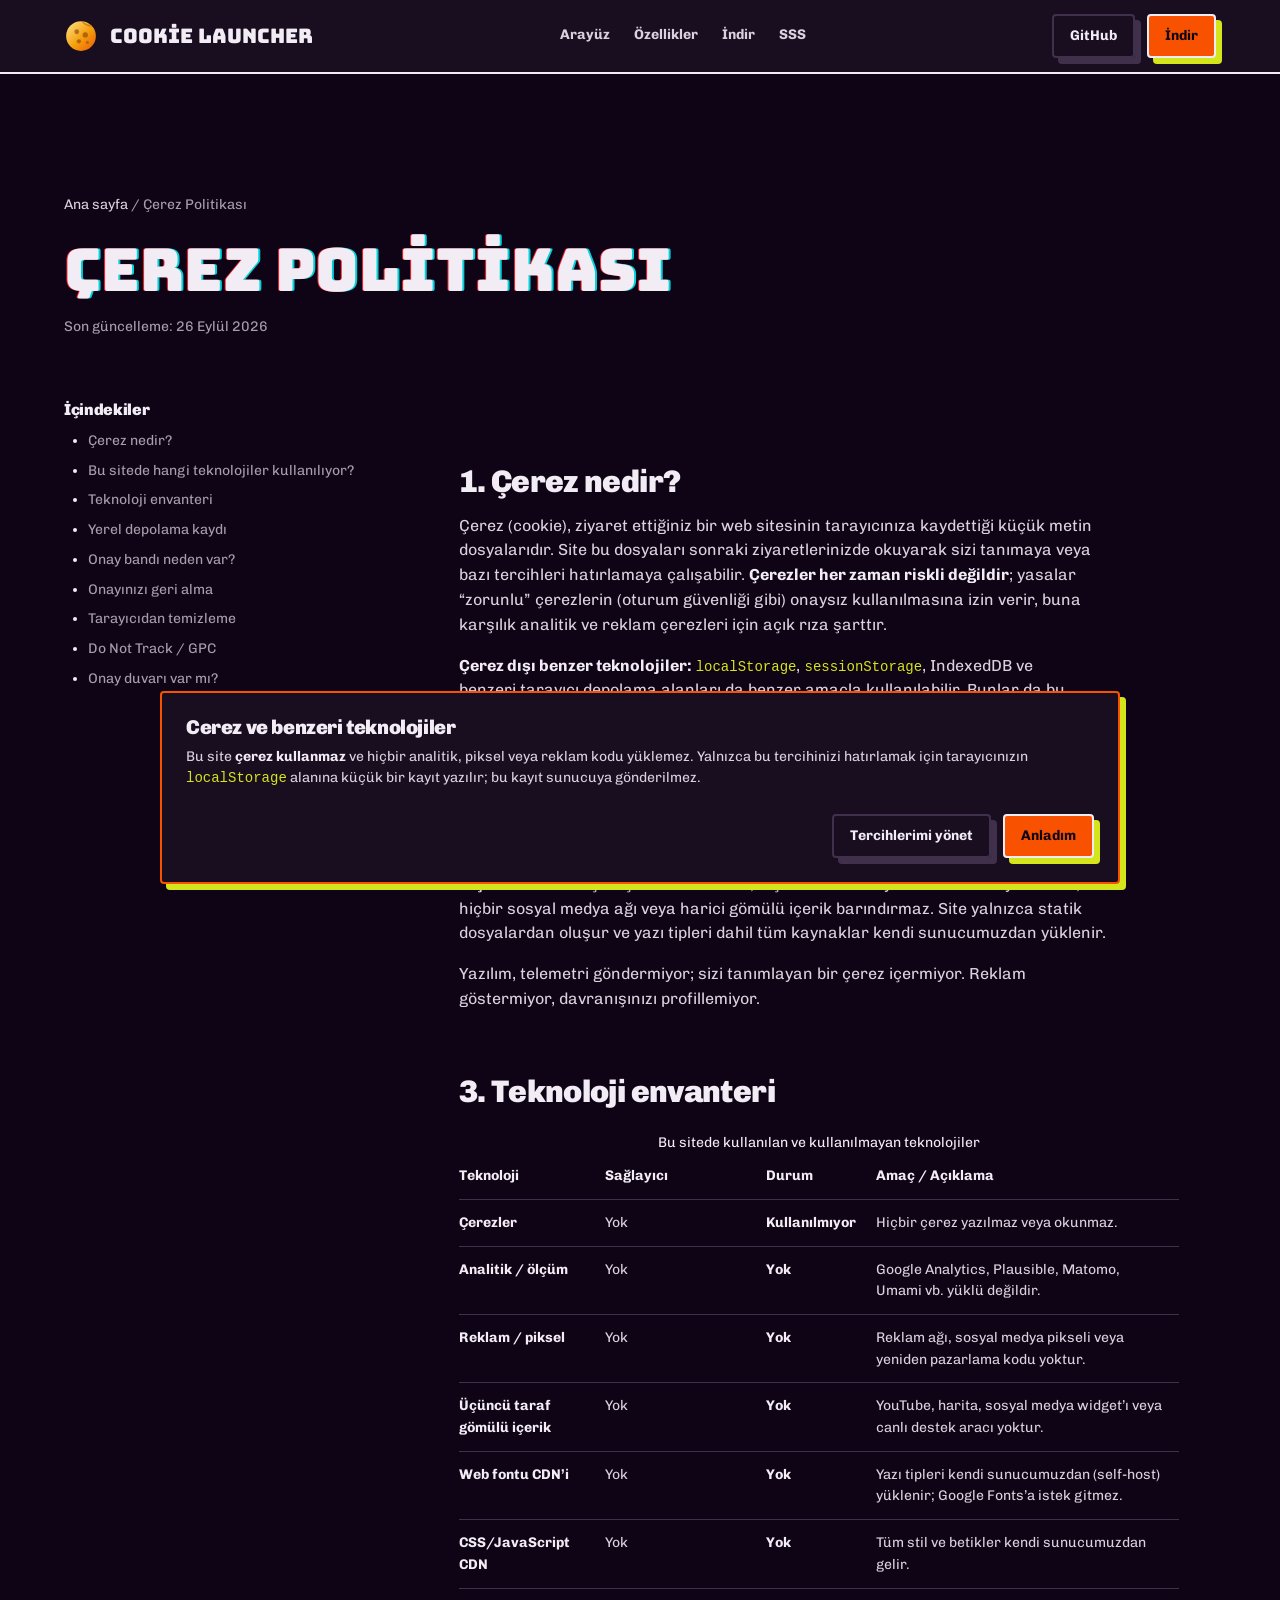
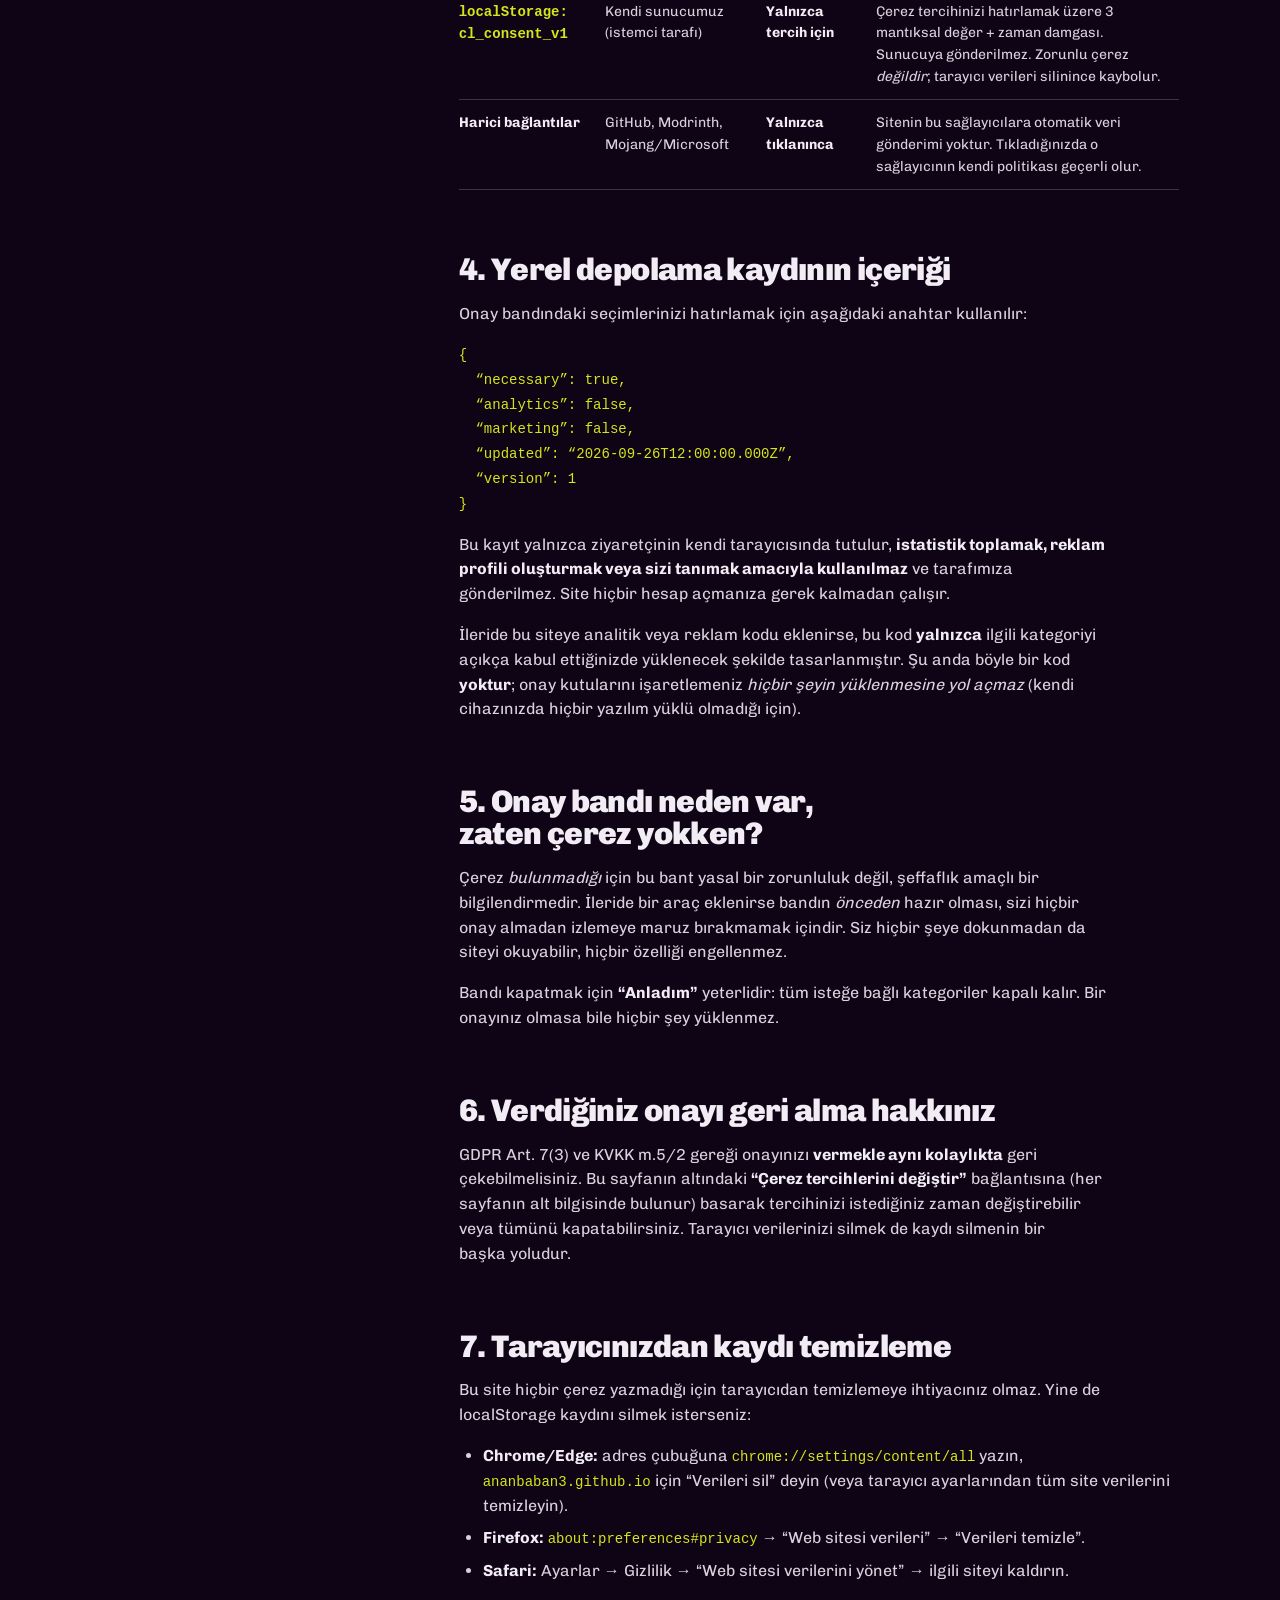
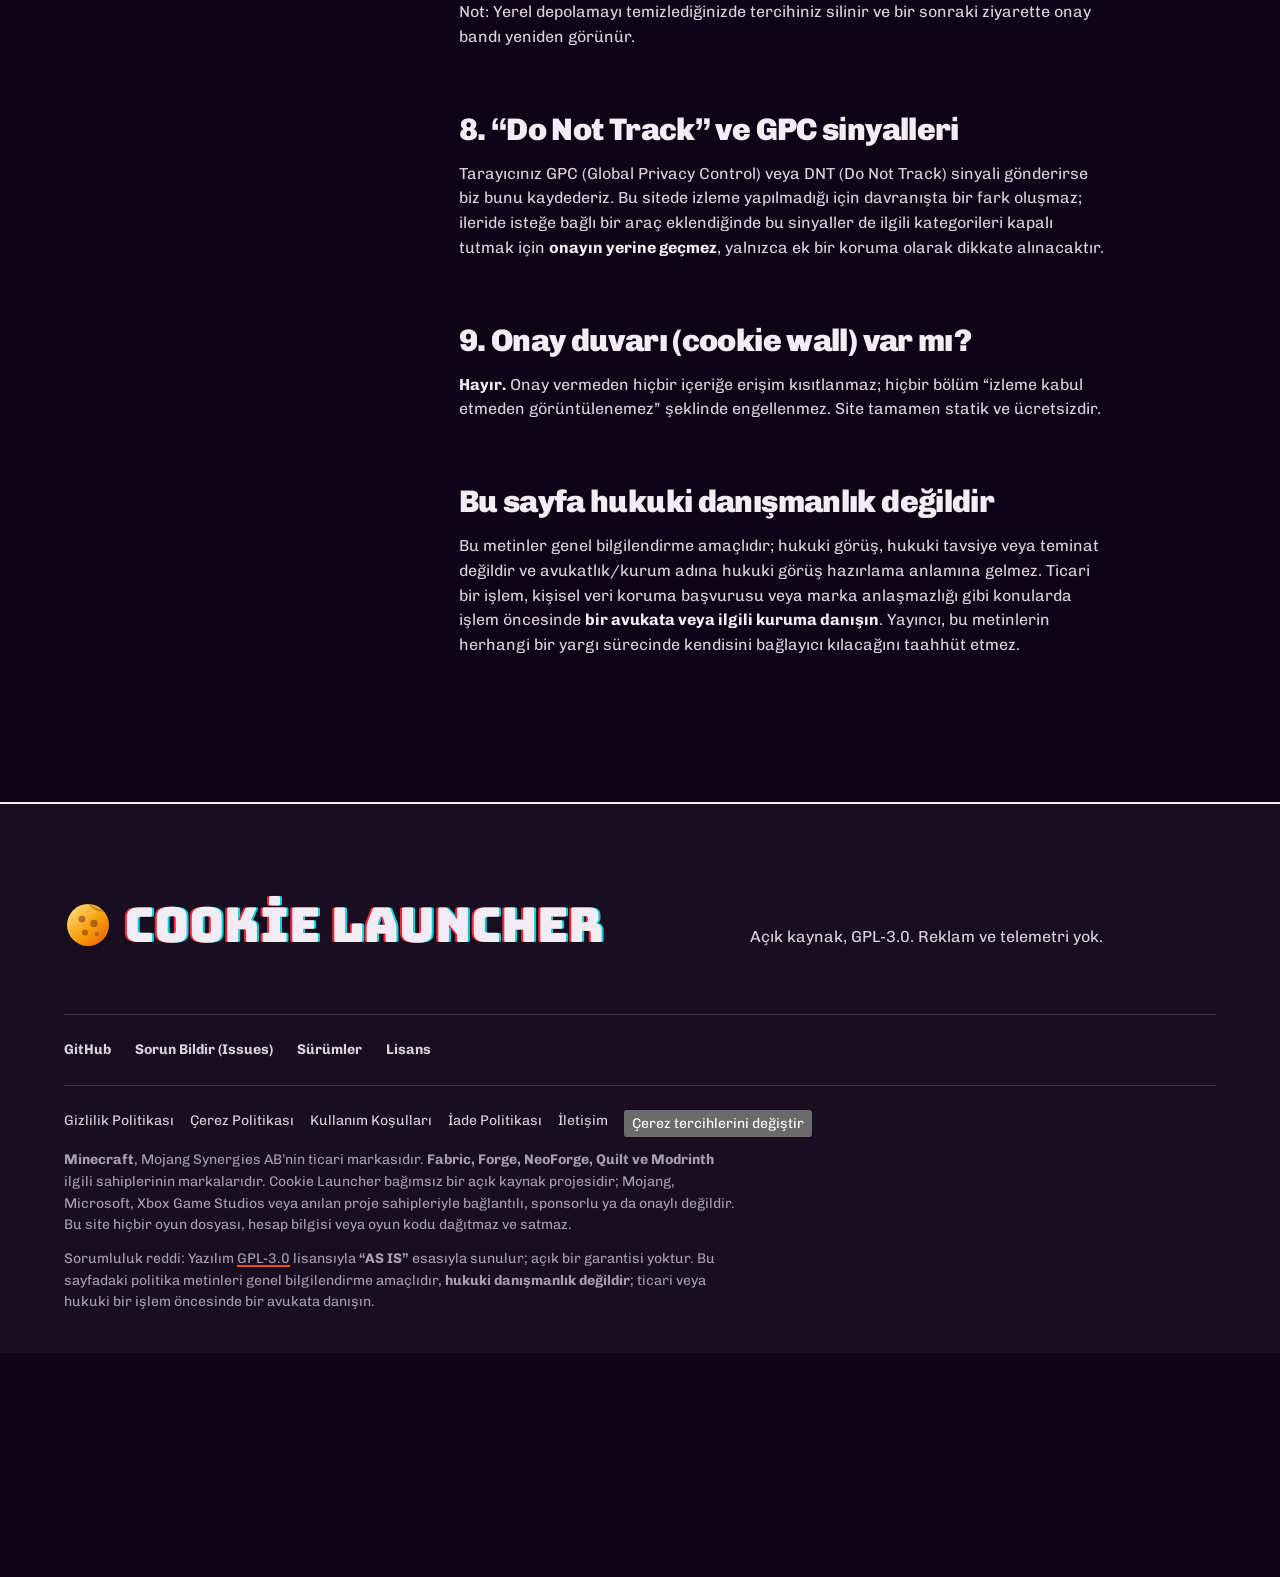
==== commit 5ac42932: "Site yeniden tasarlandi: Hallmark / Arcade - Ana sayfa ve 5 yasal sayfa yeni tasarim sistemine tasin" ====
--- a/cerez-politikasi.html
+++ b/cerez-politikasi.html
@@ -1,5 +1,5 @@
 <!DOCTYPE html>
-<html lang="tr" class="scroll-smooth">
+<html lang="tr">
 <head>
   <meta charset="UTF-8">
   <meta name="viewport" content="width=device-width, initial-scale=1.0">
@@ -8,75 +8,82 @@
   <link rel="stylesheet" href="assets/fonts/fonts.css">
   <link rel="stylesheet" href="assets/site.css">
   <link rel="icon" href="assets/favicon.svg" type="image/svg+xml">
-  <link rel="canonical" href="https://cookie-launcher.github.io/cerez-politikasi.html">
+  <link rel="canonical" href="cerez-politikasi.html">
   <meta name="referrer" content="strict-origin-when-cross-origin">
   <meta name="color-scheme" content="dark">
-  <meta name="theme-color" content="#08090d">
+  <meta name="theme-color" content="#150b1a">
   <meta name="robots" content="index,follow">
 </head>
-<body class="antialiased min-h-screen relative selection:bg-cookie-500/30 selection:text-cookie-300">
-  <a href="#main" class="skip-link">İçeriğe geç</a>
+<body>
+  <a href="cerez-politikasi.html#main" class="skip">İçeriğe geç</a>
   <noscript>
-    <div class="relative z-10 max-w-3xl mx-auto mt-4 px-4">
-      <p class="rounded-xl border border-surface-border bg-surface-card px-4 py-3 text-sm text-slate-300">
-        <strong class="text-white">JavaScript kapalı.</strong> Bu sayfa tamamen okunabilir; yalnızca
-        <a class="text-cookie-400 underline" href="cerez-politikasi.html">Çerez Politikası</a> sayfasındaki
-        tercih penceresini açamazsınız.
-      </p>
+    <div class="container doc__meta">
+      <p>JavaScript kapalı. Sitede çerez, analitik veya izleme kodu çalışmaz; sayfanın tamamı JavaScript olmadan okunabilir. Yalnızca çerez tercih penceresi açılamaz.</p>
     </div>
   </noscript>
 
-  <div class="fixed inset-0 pointer-events-none z-0 overflow-hidden" aria-hidden="true">
-    <div class="absolute -top-32 left-1/2 -translate-x-1/2 w-[750px] h-[450px] bg-gradient-to-b from-cookie-500/20 via-amber-600/10 to-transparent blur-[130px] rounded-full"></div>
-    <div class="absolute inset-0 grid-bg opacity-70"></div>
-  </div>
-
-  <header class="relative z-10 border-b border-surface-border bg-surface-base/85 backdrop-blur-md">
-    <div class="max-w-4xl mx-auto px-4 sm:px-6 py-5 flex items-center justify-between gap-4">
-      <a href="index.html" class="inline-flex items-center gap-2.5 group">
-        <span class="w-9 h-9 rounded-xl bg-gradient-to-br from-cookie-400 to-cookie-600 p-[2px]" aria-hidden="true">
-          <span class="w-full h-full bg-surface-card rounded-[10px] flex items-center justify-center text-base">🍪</span>
-        </span>
-        <span class="font-extrabold text-white group-hover:text-cookie-400 transition-colors">Cookie Launcher</span>
+  <header class="nav">
+    <div class="container nav__bar">
+      <a class="wordmark" href="index.html#" aria-label="Cookie Launcher, ana sayfa">
+        <img src="assets/favicon.svg" width="34" height="34" alt="">
+        <span>Cookie Launcher</span>
       </a>
-      <a href="index.html" class="text-sm font-semibold text-slate-300 hover:text-cookie-400 transition-colors">← Ana sayfa</a>
+      <nav class="nav__links" aria-label="Ana menü">
+        <a href="index.html#preview">Arayüz</a>
+        <a href="index.html#features">Özellikler</a>
+        <a href="index.html#downloads">İndir</a>
+        <a href="index.html#faq">SSS</a>
+      </nav>
+      <div class="nav__actions">
+        <a class="btn btn--quiet btn--sm" href="https://github.com/cookie-launcher/cookie-launcher" target="_blank" rel="noopener noreferrer">GitHub</a>
+        <a class="btn btn--sm" href="index.html#downloads">İndir</a>
+      </div>
     </div>
   </header>
 
-  <main id="main" tabindex="-1" class="relative z-10 max-w-4xl mx-auto px-4 sm:px-6 py-10 sm:py-14">
-    <nav aria-label="Sayfa içi" class="text-xs text-slate-400 mb-8">
-      <a href="index.html" class="hover:text-cookie-400">Ana sayfa</a>
-      <span class="mx-2 text-slate-400" aria-hidden="true">/</span>
-      <span class="text-slate-200">Çerez Politikası</span>
-    </nav>
-
-    <h1 class="text-3xl sm:text-4xl font-extrabold text-white tracking-tight">Çerez Politikası</h1>
-    <p class="mt-3 text-sm text-slate-400">
+  <main id="main" class="doc">
+    <div class="container">
+      <p class="crumbs">
+      <a href="index.html">Ana sayfa</a>
+      <span aria-hidden="true">/</span>
+      <span>Çerez Politikası</span>
+    </p>
+      <h1>Çerez Politikası</h1>
+      <p class="doc__meta">
       Son güncelleme: <time datetime="2026-09-26">26 Eylül 2026</time>
     </p>
-
-    <nav aria-label="Bu sayfadaki bölümler" class="rounded-2xl border border-surface-border bg-surface-card p-5 my-8">
-      <h2 class="text-xs font-mono font-bold tracking-widest uppercase text-cookie-400">İçindekiler</h2>
-      <ul class="mt-3 space-y-1.5 text-sm list-disc pl-5">
-      <li><a href="#nedir" class="text-cookie-300 hover:text-cookie-200 underline underline-offset-2">Çerez nedir?</a></li>
-      <li><a href="#neler" class="text-cookie-300 hover:text-cookie-200 underline underline-offset-2">Bu sitede hangi teknolojiler kullanılıyor?</a></li>
-      <li><a href="#tablo" class="text-cookie-300 hover:text-cookie-200 underline underline-offset-2">Teknoloji envanteri</a></li>
-      <li><a href="#localstorage" class="text-cookie-300 hover:text-cookie-200 underline underline-offset-2">Yerel depolama kaydı</a></li>
-      <li><a href="#banner" class="text-cookie-300 hover:text-cookie-200 underline underline-offset-2">Onay bandı neden var?</a></li>
-      <li><a href="#geri" class="text-cookie-300 hover:text-cookie-200 underline underline-offset-2">Onayınızı geri alma</a></li>
-      <li><a href="#tarayici" class="text-cookie-300 hover:text-cookie-200 underline underline-offset-2">Tarayıcıdan temizleme</a></li>
-      <li><a href="#donottrack" class="text-cookie-300 hover:text-cookie-200 underline underline-offset-2">Do Not Track / GPC</a></li>
-      <li><a href="#duvar" class="text-cookie-300 hover:text-cookie-200 underline underline-offset-2">Onay duvarı var mı?</a></li>
+      <div class="doc__grid">
+        <aside class="doc__toc">
+          <nav aria-label="Bu sayfadaki bölümler">
+      <h2>İçindekiler</h2>
+      <ul>
+      <li><a href="cerez-politikasi.html#nedir">Çerez nedir?</a></li>
+      <li><a href="cerez-politikasi.html#neler">Bu sitede hangi teknolojiler kullanılıyor?</a></li>
+      <li><a href="cerez-politikasi.html#tablo">Teknoloji envanteri</a></li>
+      <li><a href="cerez-politikasi.html#localstorage">Yerel depolama kaydı</a></li>
+      <li><a href="cerez-politikasi.html#banner">Onay bandı neden var?</a></li>
+      <li><a href="cerez-politikasi.html#geri">Onayınızı geri alma</a></li>
+      <li><a href="cerez-politikasi.html#tarayici">Tarayıcıdan temizleme</a></li>
+      <li><a href="cerez-politikasi.html#donottrack">Do Not Track / GPC</a></li>
+      <li><a href="cerez-politikasi.html#duvar">Onay duvarı var mı?</a></li>
       </ul>
     </nav>
+        </aside>
+        <div class="doc__body">
+    
+
+    
+    
+
+    
 
     <section aria-labelledby="nedir">
-      <h2 id="nedir" class="text-xl font-bold text-white">1. Çerez nedir?</h2>
-      <div class="legal mt-3">
+      <h2 id="nedir">1. Çerez nedir?</h2>
+      <div>
         <p>Çerez (cookie), ziyaret ettiğiniz bir web sitesinin tarayıcınıza kaydettiği küçük metin
         dosyalarıdır. Site bu dosyaları sonraki ziyaretlerinizde okuyarak sizi tanımaya veya bazı
         tercihleri hatırlamaya çalışabilir. <strong>Çerezler her zaman riskli değildir</strong>;
-        yasalar "zorunlu" çerezlerin (oturum güvenliği gibi) onaysız kullanılmasına izin verir,
+        yasalar “zorunlu” çerezlerin (oturum güvenliği gibi) onaysız kullanılmasına izin verir,
         buna karşılık analitik ve reklam çerezleri için açık rıza şarttır.</p>
         <p><strong>Çerez dışı benzer teknolojiler:</strong> <code>localStorage</code>,
         <code>sessionStorage</code>, IndexedDB ve benzeri tarayıcı depolama alanları da benzer amaçla
@@ -85,8 +92,8 @@
     </section>
 
     <section aria-labelledby="neler">
-      <h2 id="neler" class="text-xl font-bold text-white">2. Bu sitede hangi teknolojiler kullanılıyor?</h2>
-      <div class="legal mt-3">
+      <h2 id="neler">2. Bu sitede hangi teknolojiler kullanılıyor?</h2>
+      <div>
         <p><strong>Hiçbiri.</strong> Bu site hiçbir çerez kullanmaz, hiçbir analitik veya reklam kodu
         yüklemez, hiçbir sosyal medya ağı veya harici gömülü içerik barındırmaz. Site yalnızca statik
         dosyalardan oluşur ve yazı tipleri dahil tüm kaynaklar kendi sunucumuzdan yüklenir.</p>
@@ -96,37 +103,37 @@
     </section>
 
     <section aria-labelledby="tablo">
-      <h2 id="tablo" class="text-xl font-bold text-white">3. Teknoloji envanteri</h2>
-      <div class="legal mt-3">
+      <h2 id="tablo">3. Teknoloji envanteri</h2>
+      <div>
         <table>
-          <caption class="sr-only">Bu sitede kullanılan ve kullanılmayan teknolojiler</caption>
+          <caption>Bu sitede kullanılan ve kullanılmayan teknolojiler</caption>
           <thead>
             <tr><th scope="col">Teknoloji</th><th scope="col">Sağlayıcı</th><th scope="col">Durum</th><th scope="col">Amaç / Açıklama</th></tr>
           </thead>
           <tbody>
-            <tr><td>Çerezler</td><td>—</td><td><strong>Kullanılmıyor</strong></td><td>Hiçbir çerez yazılmaz veya okunmaz.</td></tr>
-            <tr><td>Analitik / ölçüm</td><td>—</td><td><strong>Yok</strong></td><td>Google Analytics, Plausible, Matomo, Umami vb. yüklü değildir.</td></tr>
-            <tr><td>Reklam / piksel</td><td>—</td><td><strong>Yok</strong></td><td>Reklam ağı, sosyal medya pikseli veya yeniden pazarlama kodu yoktur.</td></tr>
-            <tr><td>Üçüncü taraf gömülü içerik</td><td>—</td><td><strong>Yok</strong></td><td>YouTube, harita, sosyal medya widget'ı veya canlı destek aracı yoktur.</td></tr>
-            <tr><td>Web fontu CDN'i</td><td>—</td><td><strong>Yok</strong></td><td>Yazı tipleri kendi sunucumuzdan (self-host) yüklenir; Google Fonts'a istek gitmez.</td></tr>
-            <tr><td>CSS/JavaScript CDN</td><td>—</td><td><strong>Yok</strong></td><td>Tüm stil ve betikler kendi sunucumuzdan gelir.</td></tr>
-            <tr><td><code>localStorage: cl_consent_v1</code></td><td>Kendi sunucumuz (istemci tarafı)</td><td><strong>Yalnızca tercih için</strong></td><td>Çerez tercihinizi hatırlamak üzere 3 mantıksal değer + zaman damgası. Sunucuya gönderilmez. Zorunlu çerez <em>değildir</em>; tarayıcı verileri silinince kaybolur.</td></tr>
-            <tr><td>Harici bağlantılar</td><td>GitHub, Modrinth, Mojang/Microsoft</td><td><strong>Yalnızca tıklanınca</strong></td><td>Sitenin bu sağlayıcılara otomatik veri gönderimi yoktur. Tıkladığınızda o sağlayıcının kendi politikası geçerli olur.</td></tr>
+            <tr><th scope="row">Çerezler</th><td data-label="Sağlayıcı">Yok</td><td data-label="Durum"><strong>Kullanılmıyor</strong></td><td data-label="Amaç">Hiçbir çerez yazılmaz veya okunmaz.</td></tr>
+            <tr><th scope="row">Analitik / ölçüm</th><td data-label="Sağlayıcı">Yok</td><td data-label="Durum"><strong>Yok</strong></td><td data-label="Amaç">Google Analytics, Plausible, Matomo, Umami vb. yüklü değildir.</td></tr>
+            <tr><th scope="row">Reklam / piksel</th><td data-label="Sağlayıcı">Yok</td><td data-label="Durum"><strong>Yok</strong></td><td data-label="Amaç">Reklam ağı, sosyal medya pikseli veya yeniden pazarlama kodu yoktur.</td></tr>
+            <tr><th scope="row">Üçüncü taraf gömülü içerik</th><td data-label="Sağlayıcı">Yok</td><td data-label="Durum"><strong>Yok</strong></td><td data-label="Amaç">YouTube, harita, sosyal medya widget’ı veya canlı destek aracı yoktur.</td></tr>
+            <tr><th scope="row">Web fontu CDN’i</th><td data-label="Sağlayıcı">Yok</td><td data-label="Durum"><strong>Yok</strong></td><td data-label="Amaç">Yazı tipleri kendi sunucumuzdan (self-host) yüklenir; Google Fonts’a istek gitmez.</td></tr>
+            <tr><th scope="row">CSS/JavaScript CDN</th><td data-label="Sağlayıcı">Yok</td><td data-label="Durum"><strong>Yok</strong></td><td data-label="Amaç">Tüm stil ve betikler kendi sunucumuzdan gelir.</td></tr>
+            <tr><th scope="row"><code>localStorage: cl_consent_v1</code></th><td data-label="Sağlayıcı">Kendi sunucumuz (istemci tarafı)</td><td data-label="Durum"><strong>Yalnızca tercih için</strong></td><td data-label="Amaç">Çerez tercihinizi hatırlamak üzere 3 mantıksal değer + zaman damgası. Sunucuya gönderilmez. Zorunlu çerez <em>değildir</em>; tarayıcı verileri silinince kaybolur.</td></tr>
+            <tr><th scope="row">Harici bağlantılar</th><td data-label="Sağlayıcı">GitHub, Modrinth, Mojang/Microsoft</td><td data-label="Durum"><strong>Yalnızca tıklanınca</strong></td><td data-label="Amaç">Sitenin bu sağlayıcılara otomatik veri gönderimi yoktur. Tıkladığınızda o sağlayıcının kendi politikası geçerli olur.</td></tr>
           </tbody>
         </table>
       </div>
     </section>
 
     <section aria-labelledby="localstorage">
-      <h2 id="localstorage" class="text-xl font-bold text-white">4. Yerel depolama kaydının içeriği</h2>
-      <div class="legal mt-3">
+      <h2 id="localstorage">4. Yerel depolama kaydının içeriği</h2>
+      <div>
         <p>Onay bandındaki seçimlerinizi hatırlamak için aşağıdaki anahtar kullanılır:</p>
         <pre><code>{
-  "necessary": true,
-  "analytics": false,
-  "marketing": false,
-  "updated": "2026-09-26T12:00:00.000Z",
-  "version": 1
+  “necessary”: true,
+  “analytics”: false,
+  “marketing”: false,
+  “updated”: “2026-09-26T12:00:00.000Z”,
+  “version”: 1
 }</code></pre>
         <p>Bu kayıt yalnızca ziyaretçinin kendi tarayıcısında tutulur, <strong>istatistik toplamak,
         reklam profili oluşturmak veya sizi tanımak amacıyla kullanılmaz</strong> ve tarafımıza
@@ -139,22 +146,22 @@
     </section>
 
     <section aria-labelledby="banner">
-      <h2 id="banner" class="text-xl font-bold text-white">5. Onay bandı neden var, zaten çerez yokken?</h2>
-      <div class="legal mt-3">
+      <h2 id="banner">5. Onay bandı neden var, zaten çerez yokken?</h2>
+      <div>
         <p>Çerez <em>bulunmadığı</em> için bu bant yasal bir zorunluluk değil, şeffaflık amaçlı bir bilgilendirmedir.
         İleride bir araç eklenirse bandın <em>önceden</em> hazır olması, sizi hiçbir onay almadan
         izlemeye maruz bırakmamak içindir. Siz hiçbir şeye dokunmadan da siteyi okuyabilir, hiçbir
         özelliği engellenmez.</p>
-        <p>Bandı kapatmak için <strong>"Anladım"</strong> yeterlidir: tüm isteğe bağlı kategoriler kapalı
+        <p>Bandı kapatmak için <strong>“Anladım”</strong> yeterlidir: tüm isteğe bağlı kategoriler kapalı
         kalır. Bir onayınız olmasa bile hiçbir şey yüklenmez.</p>
       </div>
     </section>
 
     <section aria-labelledby="geri">
-      <h2 id="geri" class="text-xl font-bold text-white">6. Verdiğiniz onayı geri alma hakkınız</h2>
-      <div class="legal mt-3">
+      <h2 id="geri">6. Verdiğiniz onayı geri alma hakkınız</h2>
+      <div>
         <p>GDPR Art. 7(3) ve KVKK m.5/2 gereği onayınızı <strong>vermekle aynı kolaylıkta</strong>
-        geri çekebilmelisiniz. Bu sayfanın altındaki <strong>"Çerez tercihlerini değiştir"</strong>
+        geri çekebilmelisiniz. Bu sayfanın altındaki <strong>“Çerez tercihlerini değiştir”</strong>
         bağlantısına (her sayfanın alt bilgisinde bulunur) basarak tercihinizi istediğiniz zaman
         değiştirebilir veya tümünü kapatabilirsiniz. Tarayıcı verilerinizi silmek de kaydı silmenin
         bir başka yoludur.</p>
@@ -162,17 +169,17 @@
     </section>
 
     <section aria-labelledby="tarayici">
-      <h2 id="tarayici" class="text-xl font-bold text-white">7. Tarayıcınızdan kaydı temizleme</h2>
-      <div class="legal mt-3">
+      <h2 id="tarayici">7. Tarayıcınızdan kaydı temizleme</h2>
+      <div>
         <p>Bu site hiçbir çerez yazmadığı için tarayıcıdan temizlemeye ihtiyacınız olmaz. Yine de
         localStorage kaydını silmek isterseniz:</p>
         <ul>
           <li><strong>Chrome/Edge:</strong> adres çubuğuna <code>chrome://settings/content/all</code>
-          yazın, <code>ananbaban3.github.io</code> için "Verileri sil" deyin (veya tarayıcı ayarlarından
+          yazın, <code>ananbaban3.github.io</code> için “Verileri sil” deyin (veya tarayıcı ayarlarından
           tüm site verilerini temizleyin).</li>
-          <li><strong>Firefox:</strong> <code>about:preferences#privacy</code> → "Web sitesi verileri" →
-          "Verileri temizle".</li>
-          <li><strong>Safari:</strong> Ayarlar → Gizlilik → "Web sitesi verilerini yönet" → ilgili siteyi
+          <li><strong>Firefox:</strong> <code>about:preferences#privacy</code> → “Web sitesi verileri” →
+          “Verileri temizle”.</li>
+          <li><strong>Safari:</strong> Ayarlar → Gizlilik → “Web sitesi verilerini yönet” → ilgili siteyi
           kaldırın.</li>
         </ul>
         <p>Not: Yerel depolamayı temizlediğinizde tercihiniz silinir ve bir sonraki ziyarette onay bandı
@@ -181,8 +188,8 @@
     </section>
 
     <section aria-labelledby="donottrack">
-      <h2 id="donottrack" class="text-xl font-bold text-white">8. "Do Not Track" ve GPC sinyalleri</h2>
-      <div class="legal mt-3">
+      <h2 id="donottrack">8. “Do Not Track” ve GPC sinyalleri</h2>
+      <div>
         <p>Tarayıcınız GPC (Global Privacy Control) veya DNT (Do Not Track) sinyali gönderirse biz
         bunu kaydederiz. Bu sitede izleme yapılmadığı için davranışta bir fark oluşmaz; ileride
         isteğe bağlı bir araç eklendiğinde bu sinyaller de ilgili kategorileri kapalı tutmak için
@@ -191,16 +198,16 @@
     </section>
 
     <section aria-labelledby="duvar">
-      <h2 id="duvar" class="text-xl font-bold text-white">9. Onay duvarı (cookie wall) var mı?</h2>
-      <div class="legal mt-3">
+      <h2 id="duvar">9. Onay duvarı (cookie wall) var mı?</h2>
+      <div>
         <p><strong>Hayır.</strong> Onay vermeden hiçbir içeriğe erişim kısıtlanmaz; hiçbir bölüm
-        "izleme kabul etmeden görüntülenemez" şeklinde engellenmez. Site tamamen statik ve ücretsizdir.</p>
-      </div>
-    </section>
-
-    <aside class="mt-12 rounded-2xl border border-cookie-500/30 bg-cookie-500/5 p-5">
-      <h2 class="text-sm font-bold text-cookie-300">Bu sayfa hukuki danışmanlık değildir</h2>
-      <p class="mt-2 text-xs sm:text-sm text-slate-300 leading-relaxed">
+        “izleme kabul etmeden görüntülenemez” şeklinde engellenmez. Site tamamen statik ve ücretsizdir.</p>
+      </div>
+    </section>
+
+    <aside>
+      <h2>Bu sayfa hukuki danışmanlık değildir</h2>
+      <p>
         Bu metinler genel bilgilendirme amaçlıdır; hukuki görüş, hukuki tavsiye veya teminat değildir ve
         avukatlık/kurum adına hukuki görüş hazırlama anlamına gelmez. Ticari bir işlem, kişisel veri
         koruma başvurusu veya marka anlaşmazlığı gibi konularda işlem öncesinde
@@ -208,27 +215,42 @@
         yargı sürecinde kendisini bağlayıcı kılacağını taahhüt etmez.
       </p>
     </aside>
+  
+        </div>
+      </div>
+    </div>
   </main>
 
-  <footer class="relative z-10 border-t border-surface-border bg-surface-base text-slate-400 text-xs sm:text-sm">
-    <div class="max-w-4xl mx-auto px-4 sm:px-6 py-8">
-      <nav aria-label="Yasal bilgiler" class="flex flex-wrap items-center justify-center gap-x-6 gap-y-2">
-        <a href="gizlilik.html" class="hover:text-cookie-400 transition-colors">Gizlilik Politikası</a>
-        <a href="cerez-politikasi.html" class="hover:text-cookie-400 transition-colors">Çerez Politikası</a>
-        <a href="kullanim-kosullari.html" class="hover:text-cookie-400 transition-colors">Kullanım Koşulları</a>
-        <a href="iade-politikasi.html" class="hover:text-cookie-400 transition-colors">İade Politikası</a>
-        <a href="iletisim.html" class="hover:text-cookie-400 transition-colors">İletişim</a>
-        <button type="button" data-consent-manage class="underline underline-offset-2 hover:text-cookie-400 transition-colors">Çerez tercihlerini değiştir</button>
+  <footer class="footer">
+    <div class="container">
+      <div class="footer__mast">
+        <a class="wordmark" href="index.html" aria-label="Cookie Launcher, ana sayfa">
+          <img src="assets/favicon.svg" width="48" height="48" alt="">
+          <span>Cookie Launcher</span>
+        </a>
+        <p class="footer__close">Açık kaynak, GPL-3.0. Reklam ve telemetri yok.</p>
+      </div>
+
+      <nav class="footer__links" aria-label="Proje bağlantıları">
+        <a href="https://github.com/cookie-launcher/cookie-launcher" target="_blank" rel="noopener noreferrer">GitHub</a>
+        <a href="https://github.com/cookie-launcher/cookie-launcher/issues" target="_blank" rel="noopener noreferrer">Sorun Bildir (Issues)</a>
+        <a href="https://github.com/cookie-launcher/cookie-launcher/releases" target="_blank" rel="noopener noreferrer">Sürümler</a>
+        <a href="https://github.com/cookie-launcher/cookie-launcher/blob/main/LICENSE" target="_blank" rel="noopener noreferrer">Lisans</a>
       </nav>
-      <p class="mt-5 text-center text-[11px] leading-relaxed max-w-3xl mx-auto">
-        <strong class="text-slate-300">Minecraft</strong>, Mojang Synergies AB’nin ticari markasıdır.
-        Cookie Launcher bağımsız bir açık kaynak projesidir; Mojang, Microsoft, Xbox Game Studios veya
-        anılan üçüncü taraf proje sahipleriyle bağlantılı, sponsorlu ya da onaylı değildir.
-      </p>
-      <p class="mt-2 text-center text-[11px] leading-relaxed">
-        Yazılım <a href="https://github.com/cookie-launcher/cookie-launcher/blob/main/LICENSE" target="_blank" rel="noopener noreferrer" class="underline underline-offset-2 hover:text-cookie-400">GPL-3.0</a>
-        lisansıyla “AS IS” esaslıyla sunulur. Web sitesi metin ve tasarımı GPL-3.0 kapsamında değildir.
-      </p>
+
+      <div class="footer__legal">
+        <nav class="footer__rules" aria-label="Yasal bilgiler">
+          <a href="gizlilik.html">Gizlilik Politikası</a>
+          <a href="cerez-politikasi.html">Çerez Politikası</a>
+          <a href="kullanim-kosullari.html">Kullanım Koşulları</a>
+          <a href="iade-politikasi.html">İade Politikası</a>
+          <a href="iletisim.html">İletişim</a>
+          <button type="button" data-consent-manage>Çerez tercihlerini değiştir</button>
+        </nav>
+
+        <p><strong>Minecraft</strong>, Mojang Synergies AB’nin ticari markasıdır. <strong>Fabric, Forge, NeoForge, Quilt ve Modrinth</strong> ilgili sahiplerinin markalarıdır. Cookie Launcher bağımsız bir açık kaynak projesidir; Mojang, Microsoft, Xbox Game Studios veya anılan proje sahipleriyle bağlantılı, sponsorlu ya da onaylı değildir. Bu site hiçbir oyun dosyası, hesap bilgisi veya oyun kodu dağıtmaz ve satmaz.</p>
+        <p>Sorumluluk reddi: Yazılım <a href="https://github.com/cookie-launcher/cookie-launcher/blob/main/LICENSE" target="_blank" rel="noopener noreferrer">GPL-3.0</a> lisansıyla <strong>“AS IS”</strong> esasıyla sunulur; açık bir garantisi yoktur. Bu sayfadaki politika metinleri genel bilgilendirme amaçlıdır, <strong>hukuki danışmanlık değildir</strong>; ticari veya hukuki bir işlem öncesinde bir avukata danışın.</p>
+      </div>
     </div>
   </footer>
 
--- a/assets/fonts/fonts.css
+++ b/assets/fonts/fonts.css
@@ -1,36 +1,33 @@
-/* Self-hosted webfonts. Google Fonts'e hicbir istek gonderilmez (KVKK/GDPR uyumu).
-   Plus Jakarta Sans ve JetBrains Mono: SIL Open Font License 1.1
-   Lisans metinleri: docs/assets/fonts/OFL-*.txt */
-
+/* Self-hosted webfonts: no external requests (KVKK/GDPR). Bungee, Chivo and Silkscreen, SIL OFL 1.1. */
 @font-face {
-  font-family: 'JetBrains Mono';
+  font-family: 'Bungee';
   font-style: normal;
-  font-weight: 400 600;
+  font-weight: 400;
   font-display: swap;
-  src: url('../assets/fonts/JetBrainsMono-latin.woff2') format('woff2');
+  src: url('Bungee-latinext.woff2') format('woff2');
+  unicode-range: U+0100-02BA, U+02BD-02C5, U+02C7-02CC, U+02CE-02D7, U+02DD-02FF, U+0304, U+0308, U+0329, U+1D00-1DBF, U+1E00-1E9F, U+1EF2-1EFF, U+2020, U+20A0-20AB, U+20AD-20C4, U+2113, U+2C60-2C7F, U+A720-A7FF;
+}
+@font-face {
+  font-family: 'Bungee';
+  font-style: normal;
+  font-weight: 400;
+  font-display: swap;
+  src: url('Bungee-latin.woff2') format('woff2');
   unicode-range: U+0000-00FF, U+0131, U+0152-0153, U+02BB-02BC, U+02C6, U+02DA, U+02DC, U+0304, U+0308, U+0329, U+2000-206F, U+20AC, U+2122, U+2191, U+2193, U+2212, U+2215, U+FEFF, U+FFFD;
 }
 @font-face {
-  font-family: 'JetBrains Mono';
+  font-family: 'Chivo';
   font-style: normal;
-  font-weight: 400 600;
+  font-weight: 100 900;
   font-display: swap;
-  src: url('../assets/fonts/JetBrainsMono-latin-ext.woff2') format('woff2');
-  unicode-range: U+0100-02BA, U+02BD-02C5, U+02C7-02CC, U+02CE-02D7, U+02DD-02FF, U+0304, U+0308, U+0329, U+1D00-1DBF, U+1E00-1E9F, U+1EF2-1EFF, U+2020, U+20A0-20AB, U+20AD-20C0, U+2113, U+2C60-2C7F, U+A720-A7FF;
+  src: url('Chivo-latinext.woff2') format('woff2');
+  unicode-range: U+0100-02BA, U+02BD-02C5, U+02C7-02CC, U+02CE-02D7, U+02DD-02FF, U+0304, U+0308, U+0329, U+1D00-1DBF, U+1E00-1E9F, U+1EF2-1EFF, U+2020, U+20A0-20AB, U+20AD-20C4, U+2113, U+2C60-2C7F, U+A720-A7FF;
 }
 @font-face {
-  font-family: 'Plus Jakarta Sans';
+  font-family: 'Chivo';
   font-style: normal;
-  font-weight: 300 800;
+  font-weight: 100 900;
   font-display: swap;
-  src: url('../assets/fonts/PlusJakartaSans-latin.woff2') format('woff2');
+  src: url('Chivo-latin.woff2') format('woff2');
   unicode-range: U+0000-00FF, U+0131, U+0152-0153, U+02BB-02BC, U+02C6, U+02DA, U+02DC, U+0304, U+0308, U+0329, U+2000-206F, U+20AC, U+2122, U+2191, U+2193, U+2212, U+2215, U+FEFF, U+FFFD;
 }
-@font-face {
-  font-family: 'Plus Jakarta Sans';
-  font-style: normal;
-  font-weight: 300 800;
-  font-display: swap;
-  src: url('../assets/fonts/PlusJakartaSans-latin-ext.woff2') format('woff2');
-  unicode-range: U+0100-02BA, U+02BD-02C5, U+02C7-02CC, U+02CE-02D7, U+02DD-02FF, U+0304, U+0308, U+0329, U+1D00-1DBF, U+1E00-1E9F, U+1EF2-1EFF, U+2020, U+20A0-20AB, U+20AD-20C0, U+2113, U+2C60-2C7F, U+A720-A7FF;
-}
--- a/assets/site.css
+++ b/assets/site.css
@@ -1 +1,530 @@
-*,:after,:before{--tw-border-spacing-x:0;--tw-border-spacing-y:0;--tw-translate-x:0;--tw-translate-y:0;--tw-rotate:0;--tw-skew-x:0;--tw-skew-y:0;--tw-scale-x:1;--tw-scale-y:1;--tw-pan-x: ;--tw-pan-y: ;--tw-pinch-zoom: ;--tw-scroll-snap-strictness:proximity;--tw-gradient-from-position: ;--tw-gradient-via-position: ;--tw-gradient-to-position: ;--tw-ordinal: ;--tw-slashed-zero: ;--tw-numeric-figure: ;--tw-numeric-spacing: ;--tw-numeric-fraction: ;--tw-ring-inset: ;--tw-ring-offset-width:0px;--tw-ring-offset-color:#fff;--tw-ring-color:rgba(59,130,246,.5);--tw-ring-offset-shadow:0 0 #0000;--tw-ring-shadow:0 0 #0000;--tw-shadow:0 0 #0000;--tw-shadow-colored:0 0 #0000;--tw-blur: ;--tw-brightness: ;--tw-contrast: ;--tw-grayscale: ;--tw-hue-rotate: ;--tw-invert: ;--tw-saturate: ;--tw-sepia: ;--tw-drop-shadow: ;--tw-backdrop-blur: ;--tw-backdrop-brightness: ;--tw-backdrop-contrast: ;--tw-backdrop-grayscale: ;--tw-backdrop-hue-rotate: ;--tw-backdrop-invert: ;--tw-backdrop-opacity: ;--tw-backdrop-saturate: ;--tw-backdrop-sepia: ;--tw-contain-size: ;--tw-contain-layout: ;--tw-contain-paint: ;--tw-contain-style: }::backdrop{--tw-border-spacing-x:0;--tw-border-spacing-y:0;--tw-translate-x:0;--tw-translate-y:0;--tw-rotate:0;--tw-skew-x:0;--tw-skew-y:0;--tw-scale-x:1;--tw-scale-y:1;--tw-pan-x: ;--tw-pan-y: ;--tw-pinch-zoom: ;--tw-scroll-snap-strictness:proximity;--tw-gradient-from-position: ;--tw-gradient-via-position: ;--tw-gradient-to-position: ;--tw-ordinal: ;--tw-slashed-zero: ;--tw-numeric-figure: ;--tw-numeric-spacing: ;--tw-numeric-fraction: ;--tw-ring-inset: ;--tw-ring-offset-width:0px;--tw-ring-offset-color:#fff;--tw-ring-color:rgba(59,130,246,.5);--tw-ring-offset-shadow:0 0 #0000;--tw-ring-shadow:0 0 #0000;--tw-shadow:0 0 #0000;--tw-shadow-colored:0 0 #0000;--tw-blur: ;--tw-brightness: ;--tw-contrast: ;--tw-grayscale: ;--tw-hue-rotate: ;--tw-invert: ;--tw-saturate: ;--tw-sepia: ;--tw-drop-shadow: ;--tw-backdrop-blur: ;--tw-backdrop-brightness: ;--tw-backdrop-contrast: ;--tw-backdrop-grayscale: ;--tw-backdrop-hue-rotate: ;--tw-backdrop-invert: ;--tw-backdrop-opacity: ;--tw-backdrop-saturate: ;--tw-backdrop-sepia: ;--tw-contain-size: ;--tw-contain-layout: ;--tw-contain-paint: ;--tw-contain-style: }/*! tailwindcss v3.4.17 | MIT License | https://tailwindcss.com*/*,:after,:before{box-sizing:border-box;border:0 solid #e5e7eb}:after,:before{--tw-content:""}:host,html{line-height:1.5;-webkit-text-size-adjust:100%;-moz-tab-size:4;-o-tab-size:4;tab-size:4;font-family:Plus Jakarta Sans,system-ui,-apple-system,Segoe UI,Roboto,sans-serif;font-feature-settings:normal;font-variation-settings:normal;-webkit-tap-highlight-color:transparent}body{margin:0;line-height:inherit}hr{height:0;color:inherit;border-top-width:1px}abbr:where([title]){-webkit-text-decoration:underline dotted;text-decoration:underline dotted}h1,h2,h3,h4,h5,h6{font-size:inherit;font-weight:inherit}a{color:inherit;text-decoration:inherit}b,strong{font-weight:bolder}code,kbd,pre,samp{font-family:JetBrains Mono,ui-monospace,SFMono-Regular,Menlo,monospace;font-feature-settings:normal;font-variation-settings:normal;font-size:1em}small{font-size:80%}sub,sup{font-size:75%;line-height:0;position:relative;vertical-align:baseline}sub{bottom:-.25em}sup{top:-.5em}table{text-indent:0;border-color:inherit;border-collapse:collapse}button,input,optgroup,select,textarea{font-family:inherit;font-feature-settings:inherit;font-variation-settings:inherit;font-size:100%;font-weight:inherit;line-height:inherit;letter-spacing:inherit;color:inherit;margin:0;padding:0}button,select{text-transform:none}button,input:where([type=button]),input:where([type=reset]),input:where([type=submit]){-webkit-appearance:button;background-color:transparent;background-image:none}:-moz-focusring{outline:auto}:-moz-ui-invalid{box-shadow:none}progress{vertical-align:baseline}::-webkit-inner-spin-button,::-webkit-outer-spin-button{height:auto}[type=search]{-webkit-appearance:textfield;outline-offset:-2px}::-webkit-search-decoration{-webkit-appearance:none}::-webkit-file-upload-button{-webkit-appearance:button;font:inherit}summary{display:list-item}blockquote,dd,dl,figure,h1,h2,h3,h4,h5,h6,hr,p,pre{margin:0}fieldset{margin:0}fieldset,legend{padding:0}menu,ol,ul{list-style:none;margin:0;padding:0}dialog{padding:0}textarea{resize:vertical}input::-moz-placeholder,textarea::-moz-placeholder{opacity:1;color:#9ca3af}input::placeholder,textarea::placeholder{opacity:1;color:#9ca3af}[role=button],button{cursor:pointer}:disabled{cursor:default}audio,canvas,embed,iframe,img,object,svg,video{display:block;vertical-align:middle}img,video{max-width:100%;height:auto}[hidden]:where(:not([hidden=until-found])){display:none}body{background-color:#08090d;color:#e2e8f0;overflow-x:hidden}.grid-bg{background-image:radial-gradient(rgba(245,158,11,.07) 1px,transparent 0);background-size:28px 28px}.cookie-text-gradient{background:linear-gradient(135deg,#fde68a,#f59e0b 55%,#ea580c);-webkit-background-clip:text;-webkit-text-fill-color:transparent}::-webkit-scrollbar{width:7px}::-webkit-scrollbar-track{background:#08090d}::-webkit-scrollbar-thumb{background:#1e2333;border-radius:4px}::-webkit-scrollbar-thumb:hover{background:#f59e0b}:where(a,button,input,select,textarea,summary,[tabindex]):focus-visible{outline:3px solid #fbbf24;outline-offset:2px;border-radius:4px}:where(a,button,[tabindex]):focus:not(:focus-visible){outline:none}main:focus{outline:none}.skip-link{position:absolute;left:-9999px;top:0;z-index:100;background:#f59e0b;color:#020617;font-weight:700;padding:.75rem 1.25rem;border-radius:0 0 .75rem 0}.skip-link:focus{left:0}.legal{font-size:.875rem;line-height:1.25rem;line-height:1.625;--tw-text-opacity:1;color:rgb(203 213 225/var(--tw-text-opacity,1))}@media (min-width:640px){.legal{font-size:15px}}.legal p{margin-bottom:1rem}.legal h3{margin-top:1.75rem;margin-bottom:.5rem;font-size:1rem;line-height:1.5rem;font-weight:700;--tw-text-opacity:1;color:rgb(255 255 255/var(--tw-text-opacity,1))}.legal ul{margin-bottom:1rem;list-style-type:disc}.legal ul>:not([hidden])~:not([hidden]){--tw-space-y-reverse:0;margin-top:calc(.5rem*(1 - var(--tw-space-y-reverse)));margin-bottom:calc(.5rem*var(--tw-space-y-reverse))}.legal ul{padding-left:1.25rem}.legal ul ::marker{color:#fbbf24}.legal ul::marker{color:#fbbf24}.legal ol{margin-bottom:1rem;list-style-type:decimal}.legal ol>:not([hidden])~:not([hidden]){--tw-space-y-reverse:0;margin-top:calc(.5rem*(1 - var(--tw-space-y-reverse)));margin-bottom:calc(.5rem*var(--tw-space-y-reverse))}.legal ol{padding-left:1.25rem}.legal ol ::marker{color:#fbbf24}.legal ol::marker{color:#fbbf24}.legal strong{--tw-text-opacity:1;color:rgb(255 255 255/var(--tw-text-opacity,1))}.legal a{--tw-text-opacity:1;color:rgb(252 211 77/var(--tw-text-opacity,1));text-decoration-line:underline;text-underline-offset:2px}.legal a:hover{--tw-text-opacity:1;color:rgb(253 230 138/var(--tw-text-opacity,1))}.legal code{border-radius:.25rem;border-width:1px;--tw-border-opacity:1;border-color:rgb(30 35 51/var(--tw-border-opacity,1));--tw-bg-opacity:1;background-color:rgb(8 9 13/var(--tw-bg-opacity,1));padding:.125rem .375rem;font-family:JetBrains Mono,ui-monospace,SFMono-Regular,Menlo,monospace;font-size:12px;--tw-text-opacity:1;color:rgb(252 211 77/var(--tw-text-opacity,1))}.legal pre{margin-top:1.25rem;margin-bottom:1.25rem;overflow-x:auto;border-radius:.75rem;border-width:1px;--tw-border-opacity:1;border-color:rgb(30 35 51/var(--tw-border-opacity,1));--tw-bg-opacity:1;background-color:rgb(8 9 13/var(--tw-bg-opacity,1));padding:1rem}.legal pre code{border-width:0;background-color:transparent;padding:0;font-size:.75rem;line-height:1rem;--tw-text-opacity:1;color:rgb(203 213 225/var(--tw-text-opacity,1))}.legal-note{border-radius:.75rem;border-width:1px;--tw-border-opacity:1;border-color:rgb(30 35 51/var(--tw-border-opacity,1));--tw-bg-opacity:1;background-color:rgb(8 9 13/var(--tw-bg-opacity,1));padding:1rem;font-size:.75rem;line-height:1rem;line-height:1.625;--tw-text-opacity:1;color:rgb(148 163 184/var(--tw-text-opacity,1))}.legal table{margin-top:1.25rem;margin-bottom:1.25rem;width:100%;border-collapse:collapse;font-size:.75rem;line-height:1rem}.legal td,.legal th{border-width:1px;--tw-border-opacity:1;border-color:rgb(30 35 51/var(--tw-border-opacity,1));padding:.625rem .75rem;text-align:left;vertical-align:top}.legal th{--tw-bg-opacity:1;background-color:rgb(8 9 13/var(--tw-bg-opacity,1));font-weight:700;--tw-text-opacity:1;color:rgb(255 255 255/var(--tw-text-opacity,1))}.sr-only{position:absolute;width:1px;height:1px;padding:0;margin:-1px;overflow:hidden;clip:rect(0,0,0,0);white-space:nowrap;border-width:0}.pointer-events-none{pointer-events:none}.pointer-events-auto{pointer-events:auto}.fixed{position:fixed}.absolute{position:absolute}.relative{position:relative}.sticky{position:sticky}.inset-0{inset:0}.inset-x-0{left:0;right:0}.-left-40{left:-10rem}.-right-40{right:-10rem}.-top-32{top:-8rem}.bottom-0{bottom:0}.bottom-5{bottom:1.25rem}.left-1\/2{left:50%}.right-5{right:1.25rem}.top-0{top:0}.top-\[45\%\]{top:45%}.top-\[70\%\]{top:70%}.z-0{z-index:0}.z-10{z-index:10}.z-50{z-index:50}.z-\[60\]{z-index:60}.z-\[70\]{z-index:70}.mx-2{margin-left:.5rem;margin-right:.5rem}.mx-auto{margin-left:auto;margin-right:auto}.my-6{margin-top:1.5rem;margin-bottom:1.5rem}.my-8{margin-top:2rem;margin-bottom:2rem}.mb-1{margin-bottom:.25rem}.mb-10{margin-bottom:2.5rem}.mb-12{margin-bottom:3rem}.mb-14{margin-bottom:3.5rem}.mb-2{margin-bottom:.5rem}.mb-4{margin-bottom:1rem}.mb-6{margin-bottom:1.5rem}.mb-8{margin-bottom:2rem}.ml-2{margin-left:.5rem}.ml-3{margin-left:.75rem}.mt-0\.5{margin-top:.125rem}.mt-1{margin-top:.25rem}.mt-12{margin-top:3rem}.mt-2{margin-top:.5rem}.mt-3{margin-top:.75rem}.mt-4{margin-top:1rem}.mt-5{margin-top:1.25rem}.mt-6{margin-top:1.5rem}.mt-8{margin-top:2rem}.mt-9{margin-top:2.25rem}.flex{display:flex}.inline-flex{display:inline-flex}.table{display:table}.grid{display:grid}.hidden{display:none}.h-1\.5{height:.375rem}.h-10{height:2.5rem}.h-11{height:2.75rem}.h-12{height:3rem}.h-2{height:.5rem}.h-2\.5{height:.625rem}.h-20{height:5rem}.h-4{height:1rem}.h-5{height:1.25rem}.h-9{height:2.25rem}.h-96{height:24rem}.h-\[450px\]{height:450px}.h-full{height:100%}.max-h-\[85vh\]{max-height:85vh}.min-h-\[460px\]{min-height:460px}.min-h-screen{min-height:100vh}.w-1\.5{width:.375rem}.w-10{width:2.5rem}.w-11{width:2.75rem}.w-12{width:3rem}.w-2{width:.5rem}.w-2\.5{width:.625rem}.w-4{width:1rem}.w-5{width:1.25rem}.w-9{width:2.25rem}.w-96{width:24rem}.w-\[750px\]{width:750px}.w-full{width:100%}.max-w-3xl{max-width:48rem}.max-w-4xl{max-width:56rem}.max-w-5xl{max-width:64rem}.max-w-6xl{max-width:72rem}.max-w-7xl{max-width:80rem}.max-w-xl{max-width:36rem}.flex-shrink-0{flex-shrink:0}.-translate-x-1\/2{--tw-translate-x:-50%}.-translate-x-1\/2,.translate-y-1{transform:translate(var(--tw-translate-x),var(--tw-translate-y)) rotate(var(--tw-rotate)) skewX(var(--tw-skew-x)) skewY(var(--tw-skew-y)) scaleX(var(--tw-scale-x)) scaleY(var(--tw-scale-y))}.translate-y-1{--tw-translate-y:0.25rem}.translate-y-2{--tw-translate-y:0.5rem}.transform,.translate-y-2{transform:translate(var(--tw-translate-x),var(--tw-translate-y)) rotate(var(--tw-rotate)) skewX(var(--tw-skew-x)) skewY(var(--tw-skew-y)) scaleX(var(--tw-scale-x)) scaleY(var(--tw-scale-y))}@keyframes glow{0%{opacity:.35;transform:scale(.98)}to{opacity:.65;transform:scale(1.02)}}.animate-glow{animation:glow 5s ease-in-out infinite alternate}@keyframes pulse{50%{opacity:.5}}.animate-pulse{animation:pulse 2s cubic-bezier(.4,0,.6,1) infinite}.cursor-default{cursor:default}.cursor-pointer{cursor:pointer}.select-none{-webkit-user-select:none;-moz-user-select:none;user-select:none}.list-disc{list-style-type:disc}.grid-cols-1{grid-template-columns:repeat(1,minmax(0,1fr))}.grid-cols-2{grid-template-columns:repeat(2,minmax(0,1fr))}.flex-col{flex-direction:column}.flex-wrap{flex-wrap:wrap}.items-start{align-items:flex-start}.items-center{align-items:center}.justify-center{justify-content:center}.justify-between{justify-content:space-between}.gap-1{gap:.25rem}.gap-1\.5{gap:.375rem}.gap-2{gap:.5rem}.gap-2\.5{gap:.625rem}.gap-3{gap:.75rem}.gap-4{gap:1rem}.gap-6{gap:1.5rem}.gap-8{gap:2rem}.gap-x-6{-moz-column-gap:1.5rem;column-gap:1.5rem}.gap-y-2{row-gap:.5rem}.space-y-1>:not([hidden])~:not([hidden]){--tw-space-y-reverse:0;margin-top:calc(.25rem*(1 - var(--tw-space-y-reverse)));margin-bottom:calc(.25rem*var(--tw-space-y-reverse))}.space-y-1\.5>:not([hidden])~:not([hidden]){--tw-space-y-reverse:0;margin-top:calc(.375rem*(1 - var(--tw-space-y-reverse)));margin-bottom:calc(.375rem*var(--tw-space-y-reverse))}.space-y-2>:not([hidden])~:not([hidden]){--tw-space-y-reverse:0;margin-top:calc(.5rem*(1 - var(--tw-space-y-reverse)));margin-bottom:calc(.5rem*var(--tw-space-y-reverse))}.space-y-3>:not([hidden])~:not([hidden]){--tw-space-y-reverse:0;margin-top:calc(.75rem*(1 - var(--tw-space-y-reverse)));margin-bottom:calc(.75rem*var(--tw-space-y-reverse))}.overflow-hidden{overflow:hidden}.overflow-y-auto{overflow-y:auto}.scroll-smooth{scroll-behavior:smooth}.truncate{overflow:hidden;text-overflow:ellipsis;white-space:nowrap}.rounded{border-radius:.25rem}.rounded-2xl{border-radius:1rem}.rounded-\[10px\]{border-radius:10px}.rounded-\[14px\]{border-radius:14px}.rounded-full{border-radius:9999px}.rounded-lg{border-radius:.5rem}.rounded-md{border-radius:.375rem}.rounded-xl{border-radius:.75rem}.border{border-width:1px}.border-b{border-bottom-width:1px}.border-r{border-right-width:1px}.border-t{border-top-width:1px}.border-amber-500\/30{border-color:rgba(245,158,11,.3)}.border-amber-500\/40{border-color:rgba(245,158,11,.4)}.border-blue-500\/30{border-color:rgba(59,130,246,.3)}.border-cookie-500\/30{border-color:rgba(245,158,11,.3)}.border-cookie-500\/40{border-color:rgba(245,158,11,.4)}.border-emerald-500\/30{border-color:rgba(16,185,129,.3)}.border-rose-500\/30{border-color:rgba(244,63,94,.3)}.border-slate-500\/30{border-color:rgba(100,116,139,.3)}.border-slate-700{--tw-border-opacity:1;border-color:rgb(51 65 85/var(--tw-border-opacity,1))}.border-surface-border{--tw-border-opacity:1;border-color:rgb(30 35 51/var(--tw-border-opacity,1))}.border-surface-border\/60{border-color:rgba(30,35,51,.6)}.bg-amber-500\/15{background-color:rgba(245,158,11,.15)}.bg-amber-500\/20{background-color:rgba(245,158,11,.2)}.bg-amber-600\/10{background-color:rgba(217,119,6,.1)}.bg-black\/70{background-color:rgba(0,0,0,.7)}.bg-blue-500\/15{background-color:rgba(59,130,246,.15)}.bg-cookie-400{--tw-bg-opacity:1;background-color:rgb(251 191 36/var(--tw-bg-opacity,1))}.bg-cookie-500{--tw-bg-opacity:1;background-color:rgb(245 158 11/var(--tw-bg-opacity,1))}.bg-cookie-500\/10{background-color:rgba(245,158,11,.1)}.bg-cookie-500\/15{background-color:rgba(245,158,11,.15)}.bg-cookie-500\/20{background-color:rgba(245,158,11,.2)}.bg-cookie-500\/5{background-color:rgba(245,158,11,.05)}.bg-cyan-500\/15{background-color:rgba(6,182,212,.15)}.bg-emerald-400{--tw-bg-opacity:1;background-color:rgb(52 211 153/var(--tw-bg-opacity,1))}.bg-emerald-500{--tw-bg-opacity:1;background-color:rgb(16 185 129/var(--tw-bg-opacity,1))}.bg-emerald-500\/15{background-color:rgba(16,185,129,.15)}.bg-fuchsia-500\/15{background-color:rgba(217,70,239,.15)}.bg-orange-500\/15{background-color:rgba(249,115,22,.15)}.bg-orange-600\/10{background-color:rgba(234,88,12,.1)}.bg-purple-500\/15{background-color:rgba(168,85,247,.15)}.bg-rose-500\/15{background-color:rgba(244,63,94,.15)}.bg-sky-400{--tw-bg-opacity:1;background-color:rgb(56 189 248/var(--tw-bg-opacity,1))}.bg-sky-500\/15{background-color:rgba(14,165,233,.15)}.bg-slate-500\/15{background-color:rgba(100,116,139,.15)}.bg-surface-base{--tw-bg-opacity:1;background-color:rgb(8 9 13/var(--tw-bg-opacity,1))}.bg-surface-base\/60{background-color:rgba(8,9,13,.6)}.bg-surface-base\/80{background-color:rgba(8,9,13,.8)}.bg-surface-base\/85{background-color:rgba(8,9,13,.85)}.bg-surface-border{--tw-bg-opacity:1;background-color:rgb(30 35 51/var(--tw-bg-opacity,1))}.bg-surface-border\/80{background-color:rgba(30,35,51,.8)}.bg-surface-card{--tw-bg-opacity:1;background-color:rgb(16 18 26/var(--tw-bg-opacity,1))}.bg-surface-card\/95{background-color:rgba(16,18,26,.95)}.bg-gradient-to-b{background-image:linear-gradient(to bottom,var(--tw-gradient-stops))}.bg-gradient-to-br{background-image:linear-gradient(to bottom right,var(--tw-gradient-stops))}.bg-gradient-to-r{background-image:linear-gradient(to right,var(--tw-gradient-stops))}.from-amber-950\/20{--tw-gradient-from:rgba(69,26,3,.2) var(--tw-gradient-from-position);--tw-gradient-to:rgba(69,26,3,0) var(--tw-gradient-to-position);--tw-gradient-stops:var(--tw-gradient-from),var(--tw-gradient-to)}.from-cookie-400{--tw-gradient-from:#fbbf24 var(--tw-gradient-from-position);--tw-gradient-to:rgba(251,191,36,0) var(--tw-gradient-to-position);--tw-gradient-stops:var(--tw-gradient-from),var(--tw-gradient-to)}.from-cookie-500{--tw-gradient-from:#f59e0b var(--tw-gradient-from-position);--tw-gradient-to:rgba(245,158,11,0) var(--tw-gradient-to-position);--tw-gradient-stops:var(--tw-gradient-from),var(--tw-gradient-to)}.from-cookie-500\/20{--tw-gradient-from:rgba(245,158,11,.2) var(--tw-gradient-from-position);--tw-gradient-to:rgba(245,158,11,0) var(--tw-gradient-to-position);--tw-gradient-stops:var(--tw-gradient-from),var(--tw-gradient-to)}.from-surface-card{--tw-gradient-from:#10121a var(--tw-gradient-from-position);--tw-gradient-to:rgba(16,18,26,0) var(--tw-gradient-to-position);--tw-gradient-stops:var(--tw-gradient-from),var(--tw-gradient-to)}.via-amber-600\/10{--tw-gradient-to:rgba(217,119,6,0) var(--tw-gradient-to-position);--tw-gradient-stops:var(--tw-gradient-from),rgba(217,119,6,.1) var(--tw-gradient-via-position),var(--tw-gradient-to)}.via-surface-card{--tw-gradient-to:rgba(16,18,26,0) var(--tw-gradient-to-position);--tw-gradient-stops:var(--tw-gradient-from),#10121a var(--tw-gradient-via-position),var(--tw-gradient-to)}.to-amber-500{--tw-gradient-to:#f59e0b var(--tw-gradient-to-position)}.to-cookie-600{--tw-gradient-to:#d97706 var(--tw-gradient-to-position)}.to-slate-900\/30{--tw-gradient-to:rgba(15,23,42,.3) var(--tw-gradient-to-position)}.to-surface-base{--tw-gradient-to:#08090d var(--tw-gradient-to-position)}.to-transparent{--tw-gradient-to:transparent var(--tw-gradient-to-position)}.p-1\.5{padding:.375rem}.p-2{padding:.5rem}.p-3{padding:.75rem}.p-3\.5{padding:.875rem}.p-4{padding:1rem}.p-5{padding:1.25rem}.p-6{padding:1.5rem}.p-8{padding:2rem}.p-\[2px\]{padding:2px}.px-1\.5{padding-left:.375rem;padding-right:.375rem}.px-2{padding-left:.5rem;padding-right:.5rem}.px-2\.5{padding-left:.625rem;padding-right:.625rem}.px-3{padding-left:.75rem;padding-right:.75rem}.px-3\.5{padding-left:.875rem;padding-right:.875rem}.px-4{padding-left:1rem;padding-right:1rem}.px-5{padding-left:1.25rem;padding-right:1.25rem}.px-6{padding-left:1.5rem;padding-right:1.5rem}.px-8{padding-left:2rem;padding-right:2rem}.py-0\.5{padding-top:.125rem;padding-bottom:.125rem}.py-1{padding-top:.25rem;padding-bottom:.25rem}.py-1\.5{padding-top:.375rem;padding-bottom:.375rem}.py-10{padding-top:2.5rem;padding-bottom:2.5rem}.py-12{padding-top:3rem;padding-bottom:3rem}.py-16{padding-top:4rem;padding-bottom:4rem}.py-2{padding-top:.5rem;padding-bottom:.5rem}.py-2\.5{padding-top:.625rem;padding-bottom:.625rem}.py-20{padding-top:5rem;padding-bottom:5rem}.py-3{padding-top:.75rem;padding-bottom:.75rem}.py-3\.5{padding-top:.875rem;padding-bottom:.875rem}.py-5{padding-top:1.25rem;padding-bottom:1.25rem}.py-8{padding-top:2rem;padding-bottom:2rem}.pb-10{padding-bottom:2.5rem}.pb-16{padding-bottom:4rem}.pb-4{padding-bottom:1rem}.pl-5{padding-left:1.25rem}.pt-16{padding-top:4rem}.pt-3{padding-top:.75rem}.pt-4{padding-top:1rem}.pt-8{padding-top:2rem}.text-left{text-align:left}.text-center{text-align:center}.font-mono{font-family:JetBrains Mono,ui-monospace,SFMono-Regular,Menlo,monospace}.text-2xl{font-size:1.5rem;line-height:2rem}.text-3xl{font-size:1.875rem;line-height:2.25rem}.text-4xl{font-size:2.25rem;line-height:2.5rem}.text-\[10px\]{font-size:10px}.text-\[11px\]{font-size:11px}.text-base{font-size:1rem;line-height:1.5rem}.text-lg{font-size:1.125rem;line-height:1.75rem}.text-sm{font-size:.875rem;line-height:1.25rem}.text-xl{font-size:1.25rem;line-height:1.75rem}.text-xs{font-size:.75rem;line-height:1rem}.font-bold{font-weight:700}.font-extrabold{font-weight:800}.font-medium{font-weight:500}.font-normal{font-weight:400}.font-semibold{font-weight:600}.uppercase{text-transform:uppercase}.leading-\[1\.12\]{line-height:1.12}.leading-relaxed{line-height:1.625}.tracking-tight{letter-spacing:-.025em}.tracking-wider{letter-spacing:.05em}.tracking-widest{letter-spacing:.1em}.text-blue-400{--tw-text-opacity:1;color:rgb(96 165 250/var(--tw-text-opacity,1))}.text-cookie-300{--tw-text-opacity:1;color:rgb(252 211 77/var(--tw-text-opacity,1))}.text-cookie-400{--tw-text-opacity:1;color:rgb(251 191 36/var(--tw-text-opacity,1))}.text-cookie-500{--tw-text-opacity:1;color:rgb(245 158 11/var(--tw-text-opacity,1))}.text-cyan-400{--tw-text-opacity:1;color:rgb(34 211 238/var(--tw-text-opacity,1))}.text-emerald-400{--tw-text-opacity:1;color:rgb(52 211 153/var(--tw-text-opacity,1))}.text-fuchsia-400{--tw-text-opacity:1;color:rgb(232 121 249/var(--tw-text-opacity,1))}.text-orange-400{--tw-text-opacity:1;color:rgb(251 146 60/var(--tw-text-opacity,1))}.text-purple-400{--tw-text-opacity:1;color:rgb(192 132 252/var(--tw-text-opacity,1))}.text-rose-400{--tw-text-opacity:1;color:rgb(251 113 133/var(--tw-text-opacity,1))}.text-sky-400{--tw-text-opacity:1;color:rgb(56 189 248/var(--tw-text-opacity,1))}.text-slate-200{--tw-text-opacity:1;color:rgb(226 232 240/var(--tw-text-opacity,1))}.text-slate-300{--tw-text-opacity:1;color:rgb(203 213 225/var(--tw-text-opacity,1))}.text-slate-400{--tw-text-opacity:1;color:rgb(148 163 184/var(--tw-text-opacity,1))}.text-slate-950{--tw-text-opacity:1;color:rgb(2 6 23/var(--tw-text-opacity,1))}.text-white{--tw-text-opacity:1;color:rgb(255 255 255/var(--tw-text-opacity,1))}.underline{text-decoration-line:underline}.underline-offset-2{text-underline-offset:2px}.antialiased{-webkit-font-smoothing:antialiased;-moz-osx-font-smoothing:grayscale}.opacity-0{opacity:0}.opacity-70{opacity:.7}.shadow-2xl{--tw-shadow:0 25px 50px -12px rgba(0,0,0,.25);--tw-shadow-colored:0 25px 50px -12px var(--tw-shadow-color)}.shadow-2xl,.shadow-lg{box-shadow:var(--tw-ring-offset-shadow,0 0 #0000),var(--tw-ring-shadow,0 0 #0000),var(--tw-shadow)}.shadow-lg{--tw-shadow:0 10px 15px -3px rgba(0,0,0,.1),0 4px 6px -4px rgba(0,0,0,.1);--tw-shadow-colored:0 10px 15px -3px var(--tw-shadow-color),0 4px 6px -4px var(--tw-shadow-color)}.shadow-md{--tw-shadow:0 4px 6px -1px rgba(0,0,0,.1),0 2px 4px -2px rgba(0,0,0,.1);--tw-shadow-colored:0 4px 6px -1px var(--tw-shadow-color),0 2px 4px -2px var(--tw-shadow-color)}.shadow-md,.shadow-xl{box-shadow:var(--tw-ring-offset-shadow,0 0 #0000),var(--tw-ring-shadow,0 0 #0000),var(--tw-shadow)}.shadow-xl{--tw-shadow:0 20px 25px -5px rgba(0,0,0,.1),0 8px 10px -6px rgba(0,0,0,.1);--tw-shadow-colored:0 20px 25px -5px var(--tw-shadow-color),0 8px 10px -6px var(--tw-shadow-color)}.shadow-cookie-500\/20{--tw-shadow-color:rgba(245,158,11,.2);--tw-shadow:var(--tw-shadow-colored)}.shadow-cookie-500\/25{--tw-shadow-color:rgba(245,158,11,.25);--tw-shadow:var(--tw-shadow-colored)}.outline{outline-style:solid}.blur-\[130px\]{--tw-blur:blur(130px)}.blur-\[130px\],.blur-\[150px\]{filter:var(--tw-blur) var(--tw-brightness) var(--tw-contrast) var(--tw-grayscale) var(--tw-hue-rotate) var(--tw-invert) var(--tw-saturate) var(--tw-sepia) var(--tw-drop-shadow)}.blur-\[150px\]{--tw-blur:blur(150px)}.backdrop-blur-md{--tw-backdrop-blur:blur(12px);-webkit-backdrop-filter:var(--tw-backdrop-blur) var(--tw-backdrop-brightness) var(--tw-backdrop-contrast) var(--tw-backdrop-grayscale) var(--tw-backdrop-hue-rotate) var(--tw-backdrop-invert) var(--tw-backdrop-opacity) var(--tw-backdrop-saturate) var(--tw-backdrop-sepia);backdrop-filter:var(--tw-backdrop-blur) var(--tw-backdrop-brightness) var(--tw-backdrop-contrast) var(--tw-backdrop-grayscale) var(--tw-backdrop-hue-rotate) var(--tw-backdrop-invert) var(--tw-backdrop-opacity) var(--tw-backdrop-saturate) var(--tw-backdrop-sepia)}.transition-all{transition-property:all;transition-timing-function:cubic-bezier(.4,0,.2,1);transition-duration:.15s}.transition-colors{transition-property:color,background-color,border-color,text-decoration-color,fill,stroke;transition-timing-function:cubic-bezier(.4,0,.2,1);transition-duration:.15s}.transition-transform{transition-property:transform;transition-timing-function:cubic-bezier(.4,0,.2,1);transition-duration:.15s}.duration-200{transition-duration:.2s}.duration-300{transition-duration:.3s}.selection\:bg-cookie-500\/30 ::-moz-selection{background-color:rgba(245,158,11,.3)}.selection\:bg-cookie-500\/30 ::selection{background-color:rgba(245,158,11,.3)}.selection\:text-cookie-300 ::-moz-selection{--tw-text-opacity:1;color:rgb(252 211 77/var(--tw-text-opacity,1))}.selection\:text-cookie-300 ::selection{--tw-text-opacity:1;color:rgb(252 211 77/var(--tw-text-opacity,1))}.selection\:bg-cookie-500\/30::-moz-selection{background-color:rgba(245,158,11,.3)}.selection\:bg-cookie-500\/30::selection{background-color:rgba(245,158,11,.3)}.selection\:text-cookie-300::-moz-selection{--tw-text-opacity:1;color:rgb(252 211 77/var(--tw-text-opacity,1))}.selection\:text-cookie-300::selection{--tw-text-opacity:1;color:rgb(252 211 77/var(--tw-text-opacity,1))}.hover\:border-cookie-500\/40:hover{border-color:rgba(245,158,11,.4)}.hover\:border-cookie-500\/50:hover{border-color:rgba(245,158,11,.5)}.hover\:bg-cookie-400:hover{--tw-bg-opacity:1;background-color:rgb(251 191 36/var(--tw-bg-opacity,1))}.hover\:bg-slate-700:hover{--tw-bg-opacity:1;background-color:rgb(51 65 85/var(--tw-bg-opacity,1))}.hover\:bg-surface-cardHover:hover{--tw-bg-opacity:1;background-color:rgb(22 25 36/var(--tw-bg-opacity,1))}.hover\:from-cookie-400:hover{--tw-gradient-from:#fbbf24 var(--tw-gradient-from-position);--tw-gradient-to:rgba(251,191,36,0) var(--tw-gradient-to-position);--tw-gradient-stops:var(--tw-gradient-from),var(--tw-gradient-to)}.hover\:to-amber-400:hover{--tw-gradient-to:#fbbf24 var(--tw-gradient-to-position)}.hover\:text-cookie-200:hover{--tw-text-opacity:1;color:rgb(253 230 138/var(--tw-text-opacity,1))}.hover\:text-cookie-400:hover{--tw-text-opacity:1;color:rgb(251 191 36/var(--tw-text-opacity,1))}.hover\:text-slate-200:hover{--tw-text-opacity:1;color:rgb(226 232 240/var(--tw-text-opacity,1))}.hover\:text-white:hover{--tw-text-opacity:1;color:rgb(255 255 255/var(--tw-text-opacity,1))}.focus\:ring-2:focus{--tw-ring-offset-shadow:var(--tw-ring-inset) 0 0 0 var(--tw-ring-offset-width) var(--tw-ring-offset-color);--tw-ring-shadow:var(--tw-ring-inset) 0 0 0 calc(2px + var(--tw-ring-offset-width)) var(--tw-ring-color);box-shadow:var(--tw-ring-offset-shadow),var(--tw-ring-shadow),var(--tw-shadow,0 0 #0000)}.focus\:ring-cookie-400:focus{--tw-ring-opacity:1;--tw-ring-color:rgb(251 191 36/var(--tw-ring-opacity,1))}.group:hover .group-hover\:scale-105{--tw-scale-x:1.05;--tw-scale-y:1.05;transform:translate(var(--tw-translate-x),var(--tw-translate-y)) rotate(var(--tw-rotate)) skewX(var(--tw-skew-x)) skewY(var(--tw-skew-y)) scaleX(var(--tw-scale-x)) scaleY(var(--tw-scale-y))}.group:hover .group-hover\:text-cookie-400{--tw-text-opacity:1;color:rgb(251 191 36/var(--tw-text-opacity,1))}@media (min-width:640px){.sm\:block{display:block}.sm\:inline{display:inline}.sm\:w-auto{width:auto}.sm\:grid-cols-2{grid-template-columns:repeat(2,minmax(0,1fr))}.sm\:flex-row{flex-direction:row}.sm\:items-center{align-items:center}.sm\:justify-end{justify-content:flex-end}.sm\:justify-between{justify-content:space-between}.sm\:p-4{padding:1rem}.sm\:p-5{padding:1.25rem}.sm\:p-6{padding:1.5rem}.sm\:p-7{padding:1.75rem}.sm\:px-6{padding-left:1.5rem;padding-right:1.5rem}.sm\:py-14{padding-top:3.5rem;padding-bottom:3.5rem}.sm\:text-right{text-align:right}.sm\:text-4xl{font-size:2.25rem;line-height:2.5rem}.sm\:text-5xl{font-size:3rem;line-height:1}.sm\:text-6xl{font-size:3.75rem;line-height:1}.sm\:text-base{font-size:1rem;line-height:1.5rem}.sm\:text-lg{font-size:1.125rem;line-height:1.75rem}.sm\:text-sm{font-size:.875rem;line-height:1.25rem}.sm\:text-xl{font-size:1.25rem;line-height:1.75rem}.sm\:text-xs{font-size:.75rem;line-height:1rem}}@media (min-width:768px){.md\:col-span-3{grid-column:span 3/span 3}.md\:col-span-9{grid-column:span 9/span 9}.md\:flex{display:flex}.md\:grid-cols-12{grid-template-columns:repeat(12,minmax(0,1fr))}.md\:grid-cols-2{grid-template-columns:repeat(2,minmax(0,1fr))}.md\:grid-cols-3{grid-template-columns:repeat(3,minmax(0,1fr))}.md\:grid-cols-4{grid-template-columns:repeat(4,minmax(0,1fr))}.md\:pb-24{padding-bottom:6rem}.md\:pt-24{padding-top:6rem}}@media (min-width:1024px){.lg\:grid-cols-3{grid-template-columns:repeat(3,minmax(0,1fr))}.lg\:px-8{padding-left:2rem;padding-right:2rem}.lg\:text-7xl{font-size:4.5rem;line-height:1}}+/* Hallmark · shape: cabinet menu (draw 24aa96; Workbench refused, no product captures) · genre: playful · theme: Arcade (deal 3/3, seed lightweight-open-source-minecraft-launcher-efd9·ff8b615d·2026-10-31·r0) · redesign: full
+ * hero: Counter · nav: slab bar (the draw's banner retracted: no announcement to carry) · footer: mast, the wordmark over the links · imagery: none, the launcher cannot be captured here · signature: the platform menu with the detected system's row lit ember · arcade: ember/grille
+ * axes: dark/pixel/chromatic-ember · posture: full-palette · contrast: pass · fold: pass · v2.0.0 */
+/* Hallmark · pre-emit critique: P5 H4 E4 S4 R4 V4 · weakest: E, the three download panels first read as the same well three times; each platform now carries its own list and its own warning */
+/* Hallmark · posture: full-palette, field ember (band), signal acid offset (press), seal ink · 23 declared */
+/* Hallmark · dismissed 49 · the FAQ questions and one footer phrase are sentences; each wraps to two lines at worst */
+/* Hallmark · waive 44c · the policy pages are one Long Document with no hero, so the fold clause has nothing to measure · 44c measures a landing hero, and a policy page has none */
+/* Hallmark · waive 78 · the policy pages are a Long Document and their heads are annotations under a 60px title · 78 exempts a Long Document */
+/* Hallmark · dismissed 77 · the policy pages are one prose document; its chapters are not page sections */
+/* Hallmark · waive 79 · the consent bar's reserved band fills the space the gate measures under the hero · 79 reads a reserved strip as dead air */
+/* Hallmark · reworded "İçİndekİler" to "İçindekiler" · the contents head moved into the sidebar; the words and the dotted case are unchanged */
+/* Hallmark · dropped 1.21, 4096mb, 4gb · they lived in the built launcher mock, gone with it under 47c and 84 */
+/* Hallmark · reworded "Hızlı, Sade ve Bilgisayarınızı Yormayan Başlatıcı." to "Yormayan başlatıcı." · 58 names the length */
+/* Hallmark · reworded "Kullanıcı dostu ve sade tasarım" to "Karmaşık menü yok." · 19 names the template flavour */
+/* Hallmark · reworded "Neden Cookie Launcher?" to "Ne getiriyor" · 54 names the category question */
+/* Hallmark · reworded "macOS'ta ilk açılış — önce bunu okuyun" to "macOS'ta ilk açılış: önce bunu okuyun" · 19 names the dash */
+/* Hallmark · reworded "Çerez Politikası" to "Çerez Politikası", "İçindekiler" to "İçindekiler", "Gizlilik Politikası ve KVKK Aydınlatma Metni" to "Gizlilik Politikası ve KVKK Aydınlatma Metni", "İade ve Para İadesi Politikası" to "İade ve Para İadesi Politikası", "İletişim ve Destek" to "İletişim ve Destek", "Kullanım Koşulları" to "Kullanım Koşulları", "Do Not Track" to "Do Not Track" · every title is still on its page; the record reads dotted case and the moved contents head as a change */
+/* Hallmark · dropped the built launcher mock, "Survival Optimize 1.21", 12 mod, 4096 MB, 4 GB · 47c and 84, a drawn interface where no capture exists */
+@import url("./tokens.css");
+@import url("./base.css");
+
+:root {
+  --nav-h: 72px;
+  --measure: 62ch;
+  --consent-h: 0px;
+}
+
+/* ---------- type ---------- */
+
+h1 {
+  font-family: var(--font-display);
+  font-weight: var(--display-weight);
+  text-transform: uppercase;
+  line-height: 1.02;
+  text-shadow: -1.5px 0 0 var(--color-crt-r), 1.5px 0 0 var(--color-crt-c);
+}
+h2, h3 {
+  font-family: var(--font-body);
+  font-weight: 900;
+  letter-spacing: -0.02em;
+  line-height: 1.02;
+}
+h2 { font-size: var(--text-section); }
+h3 { font-size: var(--text-title); line-height: 1.15; }
+.lead { font-size: var(--text-lead); line-height: 1.45; color: var(--color-ink-2); max-width: 52ch; }
+.label { font-size: var(--text-sm); font-weight: 700; color: var(--color-muted); }
+.tag {
+  display: inline-block;
+  padding: 0 var(--space-xs);
+  border: var(--rule-hair) solid var(--color-rule);
+  border-radius: var(--radius-card);
+  font-size: var(--text-sm);
+  font-weight: 700;
+  color: var(--color-muted);
+  white-space: nowrap;
+}
+
+a { text-decoration: underline; text-decoration-thickness: 2px; text-underline-offset: 0.16em; text-decoration-color: var(--color-accent); }
+a:hover { text-decoration-color: var(--color-accent-2); }
+
+/* ---------- chrome ---------- */
+
+.skip {
+  position: absolute;
+  left: var(--space-md);
+  top: calc(-1 * var(--space-4xl));
+  z-index: var(--z-toast);
+  padding: var(--space-xs) var(--space-md);
+  background: var(--color-ink);
+  color: var(--color-paper);
+}
+.skip:focus-visible { top: var(--space-md); }
+
+.nav {
+  position: sticky;
+  top: 0;
+  z-index: var(--z-sticky-nav);
+  background: var(--color-paper-2);
+  border-bottom: var(--rule-bar) solid var(--color-ink);
+}
+.nav__bar {
+  display: flex;
+  align-items: center;
+  justify-content: space-between;
+  gap: var(--space-lg);
+  min-height: var(--nav-h);
+}
+.wordmark {
+  display: inline-flex;
+  align-items: center;
+  gap: var(--space-sm);
+  font-family: var(--font-display);
+  font-size: var(--text-lg);
+  line-height: 1.04;
+  text-transform: uppercase;
+  text-decoration: none;
+  color: var(--color-ink);
+  white-space: nowrap;
+}
+.wordmark svg { width: 34px; height: 34px; flex-shrink: 0; }
+.wordmark:hover { color: var(--color-accent); }
+.nav__links { display: flex; align-items: center; gap: var(--space-lg); font-size: var(--text-sm); font-weight: 700; }
+.nav__links a { color: var(--color-ink-2); text-decoration: none; padding-block: var(--space-2xs); border-bottom: var(--rule-bar) solid transparent; }
+.nav__links a:hover { color: var(--color-ink); border-bottom-color: var(--color-accent); }
+.nav__actions { display: flex; align-items: center; gap: var(--space-sm); }
+
+/* ---------- controls ---------- */
+
+.btn {
+  display: inline-flex;
+  align-items: center;
+  justify-content: center;
+  gap: var(--space-xs);
+  min-height: 48px;
+  padding: 0 var(--space-lg);
+  border: var(--rule-bar) solid var(--color-ink);
+  border-radius: var(--radius-card);
+  background: var(--color-accent);
+  color: var(--color-accent-ink);
+  font-family: var(--font-body);
+  font-size: var(--text-md);
+  font-weight: 700;
+  line-height: 1;
+  text-align: center;
+  text-decoration: none;
+  white-space: nowrap;
+  cursor: pointer;
+  box-shadow: var(--shadow-card);
+  transition: translate var(--dur-micro) var(--ease-out), box-shadow var(--dur-micro) var(--ease-out), background-color var(--dur-micro) var(--ease-out);
+}
+.btn:hover { translate: -1px -1px; box-shadow: 7px 7px 0 var(--color-accent-2); }
+.btn:active { translate: 3px 3px; box-shadow: 2px 2px 0 var(--color-accent-2); }
+.btn:focus-visible { outline: 2px solid var(--color-focus); outline-offset: 3px; }
+.btn:disabled, .btn[aria-disabled="true"] { opacity: 0.55; cursor: not-allowed; translate: none; box-shadow: none; }
+.btn--quiet { background: transparent; color: var(--color-ink); border-color: var(--color-rule); box-shadow: 6px 6px 0 var(--color-rule); }
+.btn--quiet:hover { background: var(--color-paper-3); box-shadow: 7px 7px 0 var(--color-rule); }
+.btn--sm { min-height: 44px; padding-inline: var(--space-md); font-size: var(--text-sm); }
+.btn--wide { width: 100%; }
+
+/* ---------- sections ---------- */
+
+.section { padding-block: var(--section-gap); }
+.section--tight { padding-block: var(--section-gap-s); }
+.head { margin-bottom: var(--space-2xl); max-width: 70ch; }
+.head .lead { margin-top: var(--space-md); }
+
+.band { background: var(--color-field); color: var(--color-field-ink); padding-block: var(--section-gap-s); }
+.band__grid { display: grid; grid-template-columns: repeat(12, minmax(0, 1fr)); gap: var(--space-lg) var(--gap-columns); align-items: end; }
+.band__line {
+  grid-column: 1 / span 7;
+  font-family: var(--font-display);
+  font-size: var(--text-display-s);
+  line-height: 1.02;
+  text-transform: uppercase;
+  overflow-wrap: break-word;
+  min-width: 0;
+}
+.band__note { grid-column: 8 / span 5; font-size: var(--text-lead); }
+
+/* ---------- hero ---------- */
+
+.hero {
+  display: grid;
+  align-content: center;
+  min-height: calc(100svh - var(--nav-h) - var(--consent-h));
+  padding-block: var(--space-2xl);
+}
+body.consent-open { padding-bottom: var(--consent-h); }
+.hero__grid {
+  display: grid;
+  grid-template-columns: repeat(12, minmax(0, 1fr));
+  gap: var(--space-2xl) var(--gap-columns);
+  align-items: center;
+}
+.hero__text { grid-column: 1 / span 7; }
+.hero__title { font-size: var(--text-display); margin-bottom: var(--space-xl); }
+.hero__menu { grid-column: 8 / span 5; }
+.hero__note { margin-top: var(--space-md); font-size: var(--text-sm); color: var(--color-muted); max-width: 40ch; }
+
+.spec { margin: var(--space-2xl) 0 0; padding: 0; display: grid; grid-template-columns: repeat(2, minmax(0, 1fr)); gap: var(--space-lg) var(--gap-columns); border-top: var(--rule-bar) solid var(--color-rule); padding-top: var(--space-2xl); }
+.spec div { display: grid; gap: var(--space-3xs); }
+.spec dt { font-size: var(--text-md); font-weight: 900; letter-spacing: -0.01em; }
+.spec dd { margin: 0; font-size: var(--text-sm); color: var(--color-muted); }
+
+.menu {
+  border: var(--rule-bar) solid var(--color-rule);
+  border-radius: var(--radius-card);
+  background: var(--color-paper-2);
+  padding: var(--space-xl);
+  box-shadow: 6px 6px 0 var(--color-paper-3);
+}
+.menu__list { list-style: none; margin: 0; padding: 0; border-top: var(--rule-bar) solid var(--color-rule); }
+.menu__row {
+  display: flex;
+  align-items: center;
+  justify-content: space-between;
+  gap: var(--space-md);
+  min-height: 72px;
+  padding: var(--space-xs) var(--space-sm);
+  border-bottom: var(--rule-hair) solid var(--color-rule);
+  color: var(--color-ink);
+  text-decoration: none;
+}
+.menu__row:last-child { border-bottom: 0; }
+.menu__row:hover { background: var(--color-paper-3); }
+.menu__row[aria-current="true"] { background: var(--color-accent); color: var(--color-accent-ink); }
+.menu__row[aria-current="true"] .menu__meta { color: var(--color-accent-ink); }
+.menu__name { font-size: var(--text-lg); font-weight: 900; letter-spacing: -0.01em; }
+.menu__meta { font-size: var(--text-sm); color: var(--color-muted); }
+.menu .btn { margin-top: var(--space-lg); }
+
+/* ---------- feature rows ---------- */
+
+.rows {
+  list-style: none;
+  margin: 0;
+  padding: 0;
+  border-top: var(--rule-bar) solid var(--color-rule);
+}
+.rows__item {
+  display: grid;
+  grid-template-columns: repeat(12, minmax(0, 1fr));
+  gap: var(--space-2xs) var(--gap-columns);
+  align-items: baseline;
+  padding-block: var(--space-2xl) var(--space-lg);
+  border-bottom: var(--rule-hair) solid var(--color-rule);
+}
+.rows__item h3 { grid-column: 1 / span 4; }
+.rows__item p { grid-column: 5 / span 8; color: var(--color-ink-2); max-width: 68ch; }
+.rows__item--on { position: relative; isolation: isolate; color: var(--color-accent-ink); }
+.rows__item--on::before { content: ""; position: absolute; inset-block: 0; inset-inline: calc(-1 * var(--space-lg)); background: var(--color-accent); z-index: -1; }
+.rows__item--on h3, .rows__item--on p { color: var(--color-accent-ink); }
+
+/* ---------- preview ---------- */
+
+.split {
+  display: grid;
+  grid-template-columns: repeat(12, minmax(0, 1fr));
+  gap: var(--space-2xl) var(--gap-columns);
+  align-items: start;
+}
+.split__text { grid-column: 1 / span 6; }
+.split__side { grid-column: 8 / span 5; }
+.split__text .lead { margin-top: var(--space-md); }
+
+.screens { width: 100%; border-collapse: collapse; border-top: var(--rule-bar) solid var(--color-rule); font-variant-numeric: tabular-nums; }
+.screens caption { text-align: left; padding-bottom: var(--space-sm); font-size: var(--text-sm); font-weight: 700; color: var(--color-muted); }
+.screens th, .screens td { text-align: left; padding: var(--space-sm) var(--space-sm) var(--space-sm) 0; border-bottom: var(--rule-hair) solid var(--color-rule); vertical-align: top; }
+.screens thead th { font-size: var(--text-sm); font-weight: 700; color: var(--color-muted); }
+.screens tbody th { font-size: var(--text-lg); font-weight: 900; letter-spacing: -0.01em; white-space: nowrap; }
+.screens td { color: var(--color-ink-2); }
+
+/* ---------- downloads ---------- */
+
+.tabs {
+  display: inline-flex;
+  gap: var(--space-2xs);
+  padding: var(--space-2xs);
+  border: var(--rule-bar) solid var(--color-rule);
+  border-radius: var(--radius-card);
+  background: var(--color-paper-2);
+  margin-bottom: var(--space-xl);
+  max-width: 100%;
+  overflow-x: auto;
+}
+.tab {
+  display: inline-flex;
+  align-items: center;
+  gap: var(--space-xs);
+  min-height: 44px;
+  padding: 0 var(--space-lg);
+  border: var(--rule-hair) solid transparent;
+  border-radius: var(--radius-card);
+  background: transparent;
+  color: var(--color-muted);
+  font-size: var(--text-md);
+  font-weight: 700;
+  white-space: nowrap;
+  cursor: pointer;
+  transition: background-color var(--dur-micro) steps(1), color var(--dur-micro) steps(1);
+}
+.tab:hover { color: var(--color-ink); background: var(--color-paper-3); }
+.tab[aria-selected="true"] { background: var(--color-accent); color: var(--color-accent-ink); }
+.tab:active { translate: 1px 1px; }
+.tab:focus-visible { outline: 2px solid var(--color-focus); outline-offset: 2px; }
+.tab:disabled { opacity: 0.55; cursor: not-allowed; }
+.tab__note { font-size: var(--text-sm); font-weight: 700; color: inherit; opacity: 0.8; }
+
+.panel { outline: none; }
+.panel:focus-visible { outline: 2px solid var(--color-focus); outline-offset: var(--space-xs); }
+.cards { display: grid; gap: var(--gap-columns); align-items: stretch; }
+.cards--2 { grid-template-columns: repeat(2, minmax(0, 1fr)); }
+.cards--3 { grid-template-columns: repeat(3, minmax(0, 1fr)); }
+
+.card {
+  display: flex;
+  flex-direction: column;
+  justify-content: space-between;
+  gap: var(--space-lg);
+  padding: var(--space-lg);
+  border: var(--rule-bar) solid var(--color-rule);
+  border-radius: var(--radius-card);
+  background: var(--color-paper-2);
+  color: var(--color-ink);
+}
+.card__meta { display: flex; align-items: center; justify-content: space-between; gap: var(--space-sm); flex-wrap: wrap; margin-top: var(--space-md); }
+.card__meta span { font-size: var(--text-sm); font-weight: 700; color: var(--color-muted); }
+.card__meta .card__kind { color: var(--color-accent-2); }
+.card h3 { margin-top: var(--space-sm); }
+.card p { margin-top: var(--space-xs); color: var(--color-ink-2); }
+.card p code { font-family: var(--font-outlier); font-size: var(--text-sm); color: var(--color-accent-2); }
+.card__actions { display: flex; flex-wrap: wrap; gap: var(--space-sm); }
+
+.warn {
+  margin-top: var(--gap-columns);
+  padding: var(--space-lg);
+  border: var(--rule-bar) solid var(--color-accent);
+  border-radius: var(--radius-card);
+  background: var(--color-paper-2);
+}
+.warn h3 { color: var(--color-accent); }
+.warn p, .warn li { color: var(--color-ink-2); }
+.warn ol { margin: var(--space-sm) 0 0; padding-left: var(--space-lg); display: grid; gap: var(--space-xs); }
+.warn code { font-family: var(--font-outlier); font-size: var(--text-sm); color: var(--color-accent-2); overflow-wrap: anywhere; }
+
+/* ---------- faq ---------- */
+
+.faq { border-top: var(--rule-bar) solid var(--color-rule); }
+.faq__item { border-bottom: var(--rule-hair) solid var(--color-rule); }
+.faq__q {
+  display: flex;
+  align-items: baseline;
+  justify-content: space-between;
+  gap: var(--space-lg);
+  width: 100%;
+  min-height: 48px;
+  padding: var(--space-xs) 0;
+  border: 0;
+  background: transparent;
+  color: var(--color-ink);
+  font-family: var(--font-body);
+  font-size: var(--text-lg);
+  font-weight: 900;
+  letter-spacing: -0.01em;
+  text-align: left;
+  cursor: pointer;
+  transition: color var(--dur-micro) var(--ease-out);
+}
+.faq__q:hover { color: var(--color-accent); }
+.faq__q:active { color: var(--color-accent-2); }
+.faq__q:focus-visible { outline: 2px solid var(--color-focus); outline-offset: 4px; }
+.faq__q .icon { flex-shrink: 0; font-size: var(--text-xl); font-weight: 700; line-height: 1; color: var(--color-accent); }
+.faq__a { padding-bottom: var(--space-lg); max-width: var(--measure); color: var(--color-ink-2); }
+.faq__a p + p { margin-top: var(--space-sm); }
+
+/* ---------- footer ---------- */
+
+.footer { border-top: var(--rule-bar) solid var(--color-ink); background: var(--color-paper-2); color: var(--color-ink); padding-block: var(--space-3xl) var(--space-xl); }
+.footer__mast { display: grid; gap: var(--space-lg); grid-template-columns: repeat(12, minmax(0, 1fr)); align-items: end; }
+.footer__mast .wordmark { grid-column: 1 / span 6; font-size: var(--text-section); text-shadow: -2px 0 0 var(--color-crt-r), 2px 0 0 var(--color-crt-c); }
+.footer__mast .wordmark svg { width: 48px; height: 48px; }
+.footer__close { grid-column: 8 / span 5; color: var(--color-ink-2); }
+.footer__links { display: flex; flex-wrap: wrap; gap: var(--space-lg); margin-top: var(--space-2xl); padding-block: var(--space-lg); border-block: var(--rule-hair) solid var(--color-rule); font-size: var(--text-sm); font-weight: 700; }
+.footer__links a, .footer__links button { color: var(--color-ink-2); }
+.footer__links a { text-decoration: none; }
+.footer__links a:hover, .footer__links button:hover { color: var(--color-ink); text-decoration: underline; }
+.footer__links button { border: 0; background: transparent; padding: 0; font: inherit; cursor: pointer; }
+.footer__legal { margin-top: var(--space-lg); display: grid; gap: var(--space-sm); }
+.footer__legal p { font-size: var(--text-sm); color: var(--color-muted); max-width: 75ch; }
+.footer__rules { display: flex; flex-wrap: wrap; gap: var(--space-md); font-size: var(--text-sm); }
+.footer__rules a { color: var(--color-ink-2); text-decoration: none; }
+.footer__rules a:hover { text-decoration: underline; }
+
+/* ---------- legal documents ---------- */
+
+.doc { padding-block: var(--section-gap-s) var(--section-gap); }
+.crumbs { font-size: var(--text-sm); color: var(--color-muted); margin-bottom: var(--space-lg); }
+.crumbs a { color: var(--color-ink-2); text-decoration: none; }
+.crumbs a:hover { text-decoration: underline; }
+.doc__grid { display: grid; grid-template-columns: repeat(12, minmax(0, 1fr)); gap: var(--space-2xl) var(--gap-columns); align-items: start; }
+.doc__toc { grid-column: 1 / span 4; position: sticky; top: calc(var(--nav-h) + var(--space-lg)); }
+.doc__body { grid-column: 5 / span 8; max-width: 72ch; }
+.doc__toc h2 { font-size: var(--text-md); font-weight: 900; }
+.doc__toc ul, .doc__toc ol { margin: var(--space-sm) 0 0; padding-left: var(--space-lg); display: grid; gap: var(--space-xs); font-size: var(--text-sm); }
+.doc__toc a { color: var(--color-muted); text-decoration: none; }
+.doc__toc a:hover { color: var(--color-ink); text-decoration: underline; }
+.doc h1 { font-size: var(--text-display-s); margin-bottom: var(--space-md); }
+.doc__meta { font-size: var(--text-sm); color: var(--color-muted); margin-bottom: var(--space-2xl); }
+.doc__body h2 { font-size: var(--text-2xl); margin-top: var(--space-2xl); margin-bottom: var(--space-md); scroll-margin-top: calc(var(--nav-h) + var(--space-lg)); }
+.doc__body h3 { font-size: var(--text-lg); margin-top: var(--space-xl); margin-bottom: var(--space-xs); }
+.doc__body p, .doc__body li { color: var(--color-ink-2); }
+.doc__body p + p, .doc__body p + ul, .doc__body ul + p, .doc__body p + ol, .doc__body ol + p { margin-top: var(--space-md); }
+.doc__body ul, .doc__body ol { padding-left: var(--space-lg); display: grid; gap: var(--space-xs); }
+.doc__body a { color: var(--color-ink); }
+.doc__body strong { color: var(--color-ink); }
+.doc__body code { font-family: var(--font-outlier); font-size: var(--text-sm); color: var(--color-accent-2); }
+.doc__body table { width: 100%; border-collapse: collapse; margin-top: var(--space-lg); font-size: var(--text-sm); font-variant-numeric: tabular-nums; }
+.doc__body th, .doc__body td { text-align: left; padding: var(--space-sm) var(--space-sm) var(--space-sm) 0; border-bottom: var(--rule-hair) solid var(--color-rule); vertical-align: top; }
+.doc__body th { color: var(--color-ink); font-weight: 700; }
+.doc__body td { color: var(--color-ink-2); }
+.doc__body hr { border: 0; border-top: var(--rule-hair) solid var(--color-rule); margin-block: var(--space-xl); }
+
+/* ---------- consent (built by consent.js) ---------- */
+
+.consent { position: fixed; inset-inline: 0; bottom: 0; z-index: var(--z-modal); padding: var(--space-md); }
+.consent__box {
+  max-width: 60rem;
+  margin-inline: auto;
+  padding: var(--space-lg);
+  border: var(--rule-bar) solid var(--color-accent);
+  border-radius: var(--radius-card);
+  background: var(--color-paper-2);
+  box-shadow: 6px 6px 0 var(--color-accent-2);
+}
+.consent__title { font-size: var(--text-lg); }
+.consent__desc { margin-top: var(--space-xs); font-size: var(--text-sm); color: var(--color-ink-2); }
+.consent__desc strong { color: var(--color-ink); }
+.consent__desc code { font-family: var(--font-outlier); font-size: var(--text-sm); color: var(--color-accent-2); }
+.consent__actions { display: flex; flex-wrap: wrap; justify-content: flex-end; gap: var(--space-sm); margin-top: var(--space-lg); }
+.consent__panel { position: fixed; inset: 0; z-index: calc(var(--z-modal) + 10); display: none; align-items: center; justify-content: center; padding: var(--space-md); background: color-mix(in oklab, var(--color-shade) 78%, transparent); }
+.consent__panel.is-open { display: flex; }
+.consent__dialog {
+  width: 100%;
+  max-width: 40rem;
+  max-height: 85svh;
+  overflow-y: auto;
+  padding: var(--space-lg);
+  border: var(--rule-bar) solid var(--color-rule);
+  border-radius: var(--radius-card);
+  background: var(--color-paper);
+}
+.consent__dialog h2 { font-size: var(--text-xl); }
+.consent__intro { margin-top: var(--space-xs); font-size: var(--text-sm); color: var(--color-ink-2); }
+.consent__list { display: grid; gap: var(--space-sm); margin-top: var(--space-lg); }
+.consent__row { padding: var(--space-md); border: var(--rule-hair) solid var(--color-rule); border-radius: var(--radius-card); background: var(--color-paper-2); }
+.consent__head { display: flex; align-items: center; justify-content: space-between; gap: var(--space-md); }
+.consent__label { display: flex; align-items: center; gap: var(--space-sm); font-weight: 700; }
+.consent__cb { width: 20px; height: 20px; accent-color: var(--color-accent); cursor: pointer; }
+.consent__cb:focus-visible { outline: 2px solid var(--color-focus); outline-offset: 2px; }
+.consent__desc--row { margin-top: var(--space-xs); font-size: var(--text-sm); color: var(--color-muted); }
+.consent__note { margin-top: var(--space-md); font-size: var(--text-sm); color: var(--color-muted); }
+.consent__note a { color: var(--color-ink); }
+.consent__foot { display: flex; flex-wrap: wrap; justify-content: space-between; gap: var(--space-sm); margin-top: var(--space-lg); }
+
+/* ---------- modal + toast ---------- */
+
+.modal { position: fixed; inset: 0; z-index: calc(var(--z-modal) + 20); display: flex; align-items: center; justify-content: center; padding: var(--space-md); background: color-mix(in oklab, var(--color-shade) 80%, transparent); }
+.modal[hidden] { display: none; }
+.modal__box {
+  width: 100%;
+  max-width: 40rem;
+  max-height: 88svh;
+  overflow-y: auto;
+  padding: var(--space-lg);
+  border: var(--rule-bar) solid var(--color-accent);
+  border-radius: var(--radius-card);
+  background: var(--color-paper);
+  box-shadow: 6px 6px 0 var(--color-accent-2);
+}
+.modal__box h2 { font-size: var(--text-xl); }
+.modal__box p, .modal__box li { margin-top: var(--space-sm); color: var(--color-ink-2); font-size: var(--text-sm); }
+.modal__box ol { margin-top: var(--space-sm); padding-left: var(--space-lg); display: grid; gap: var(--space-xs); }
+.modal__box code { font-family: var(--font-outlier); font-size: var(--text-sm); color: var(--color-accent-2); overflow-wrap: anywhere; }
+.modal__actions { display: flex; flex-wrap: wrap; justify-content: flex-end; gap: var(--space-sm); margin-top: var(--space-lg); }
+
+#toast-box { position: fixed; right: var(--space-lg); bottom: var(--space-lg); z-index: var(--z-toast); display: flex; flex-direction: column; gap: var(--space-xs); pointer-events: none; }
+.toast {
+  padding: var(--space-sm) var(--space-md);
+  border: var(--rule-bar) solid var(--color-accent);
+  border-radius: var(--radius-card);
+  background: var(--color-paper-2);
+  color: var(--color-ink);
+  font-size: var(--text-sm);
+  font-weight: 700;
+  box-shadow: 4px 4px 0 var(--color-paper-3);
+  pointer-events: auto;
+}
+
+/* ---------- responsive ---------- */
+
+@media (max-width: 75rem) {
+  .nav__links { gap: var(--space-md); }
+  .doc__toc, .doc__body { grid-column: 1 / -1; }
+  .doc__toc { position: static; }
+  .doc__toc ul, .doc__toc ol { columns: 2; column-gap: var(--gap-columns); }
+}
+
+@media (max-width: 60rem) {
+  .nav__links { display: none; }
+  .band__line, .band__note { grid-column: 1 / -1; }
+  .hero { min-height: auto; padding-block: var(--space-3xl); }
+  .hero__text, .hero__menu, .split__text, .split__side { grid-column: 1 / -1; }
+  .hero__title { font-size: var(--text-display-s); }
+  .rows__item h3, .rows__item p { grid-column: 1 / -1; }
+  .cards--2, .cards--3 { grid-template-columns: minmax(0, 1fr); }
+  .footer__mast .wordmark { font-size: var(--text-xl); }
+  .footer__mast .wordmark svg { width: 32px; height: 32px; }
+  .footer__mast .wordmark, .footer__close { grid-column: 1 / -1; }
+  .doc__toc { position: static; grid-column: 1 / -1; }
+  .doc__body { grid-column: 1 / -1; }
+  .doc table { display: block; overflow-x: auto; }
+}
+
+@media (max-width: 40rem) {
+  .nav__bar { gap: var(--space-sm); }
+  .nav__actions .btn--quiet { display: none; }
+  .wordmark { font-size: var(--text-sm); }
+  .wordmark svg { width: 28px; height: 28px; }
+  .nav__actions .btn span { display: none; }
+  .doc__toc ul, .doc__toc ol { columns: 1; font-size: var(--text-xs); }
+  .doc__body table { display: block; overflow-x: visible; }
+  .doc__body thead { display: none; }
+  .doc__body tbody, .doc__body tr, .doc__body th, .doc__body td { display: block; width: auto; }
+  .doc__body tr { padding-block: var(--space-md); border-bottom: var(--rule-hair) solid var(--color-rule); }
+  .doc__body th, .doc__body td { padding: 0; border: 0; }
+  .doc__body tbody th { margin-bottom: var(--space-2xs); font-size: var(--text-md); }
+  .doc__body td + td, .doc__body td + th { margin-top: var(--space-2xs); }
+  .doc__body td[data-label]::before { content: attr(data-label) ": "; font-weight: 700; color: var(--color-muted); }
+  .doc__body caption { display: block; width: 100%; text-align: left; }
+  .band__line { font-size: var(--text-display-s); }
+  .menu { padding: var(--space-md); }
+  .menu__name { font-size: var(--text-md); }
+  .tabs { width: 100%; }
+  .tab { padding-inline: var(--space-md); }
+}
+
+@media (prefers-reduced-motion: reduce) {
+  .btn, .tab, .faq__q { transition: none; }
+  .btn:hover, .btn:active { translate: none; }
+}
